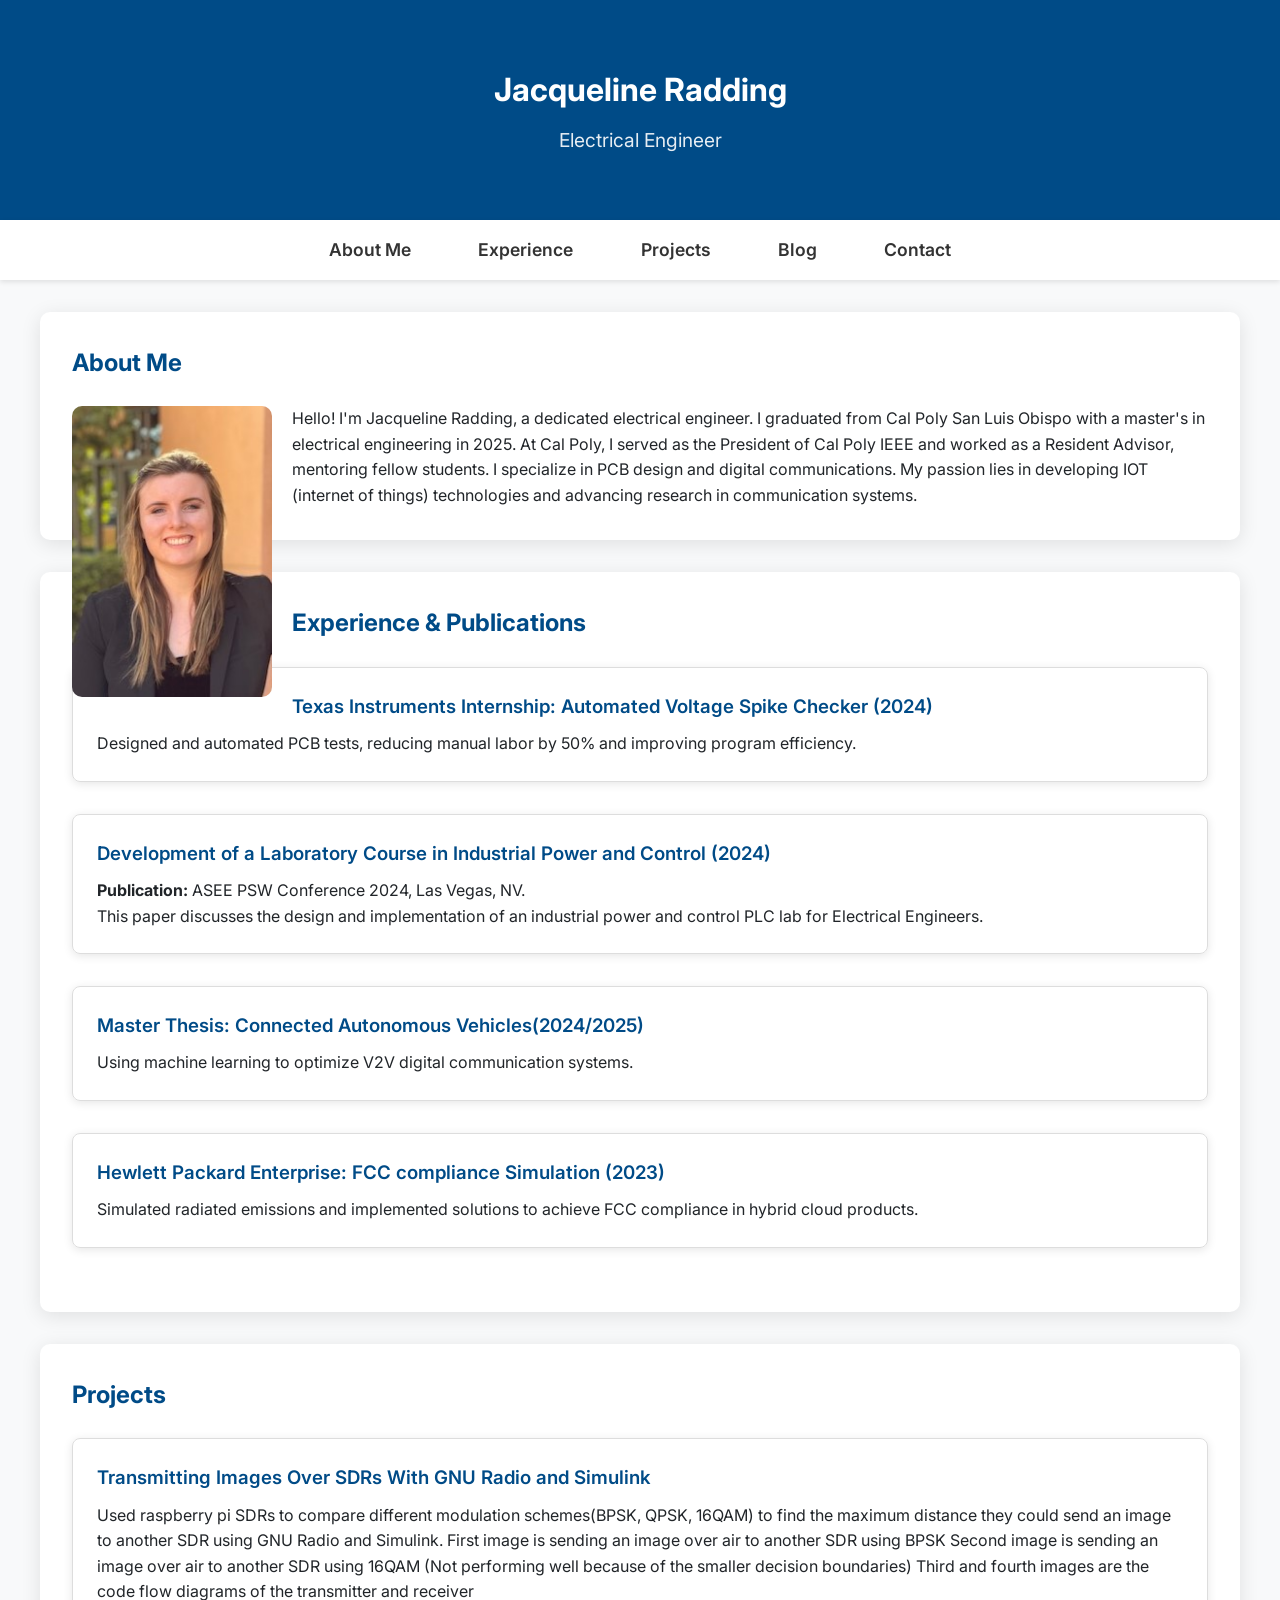
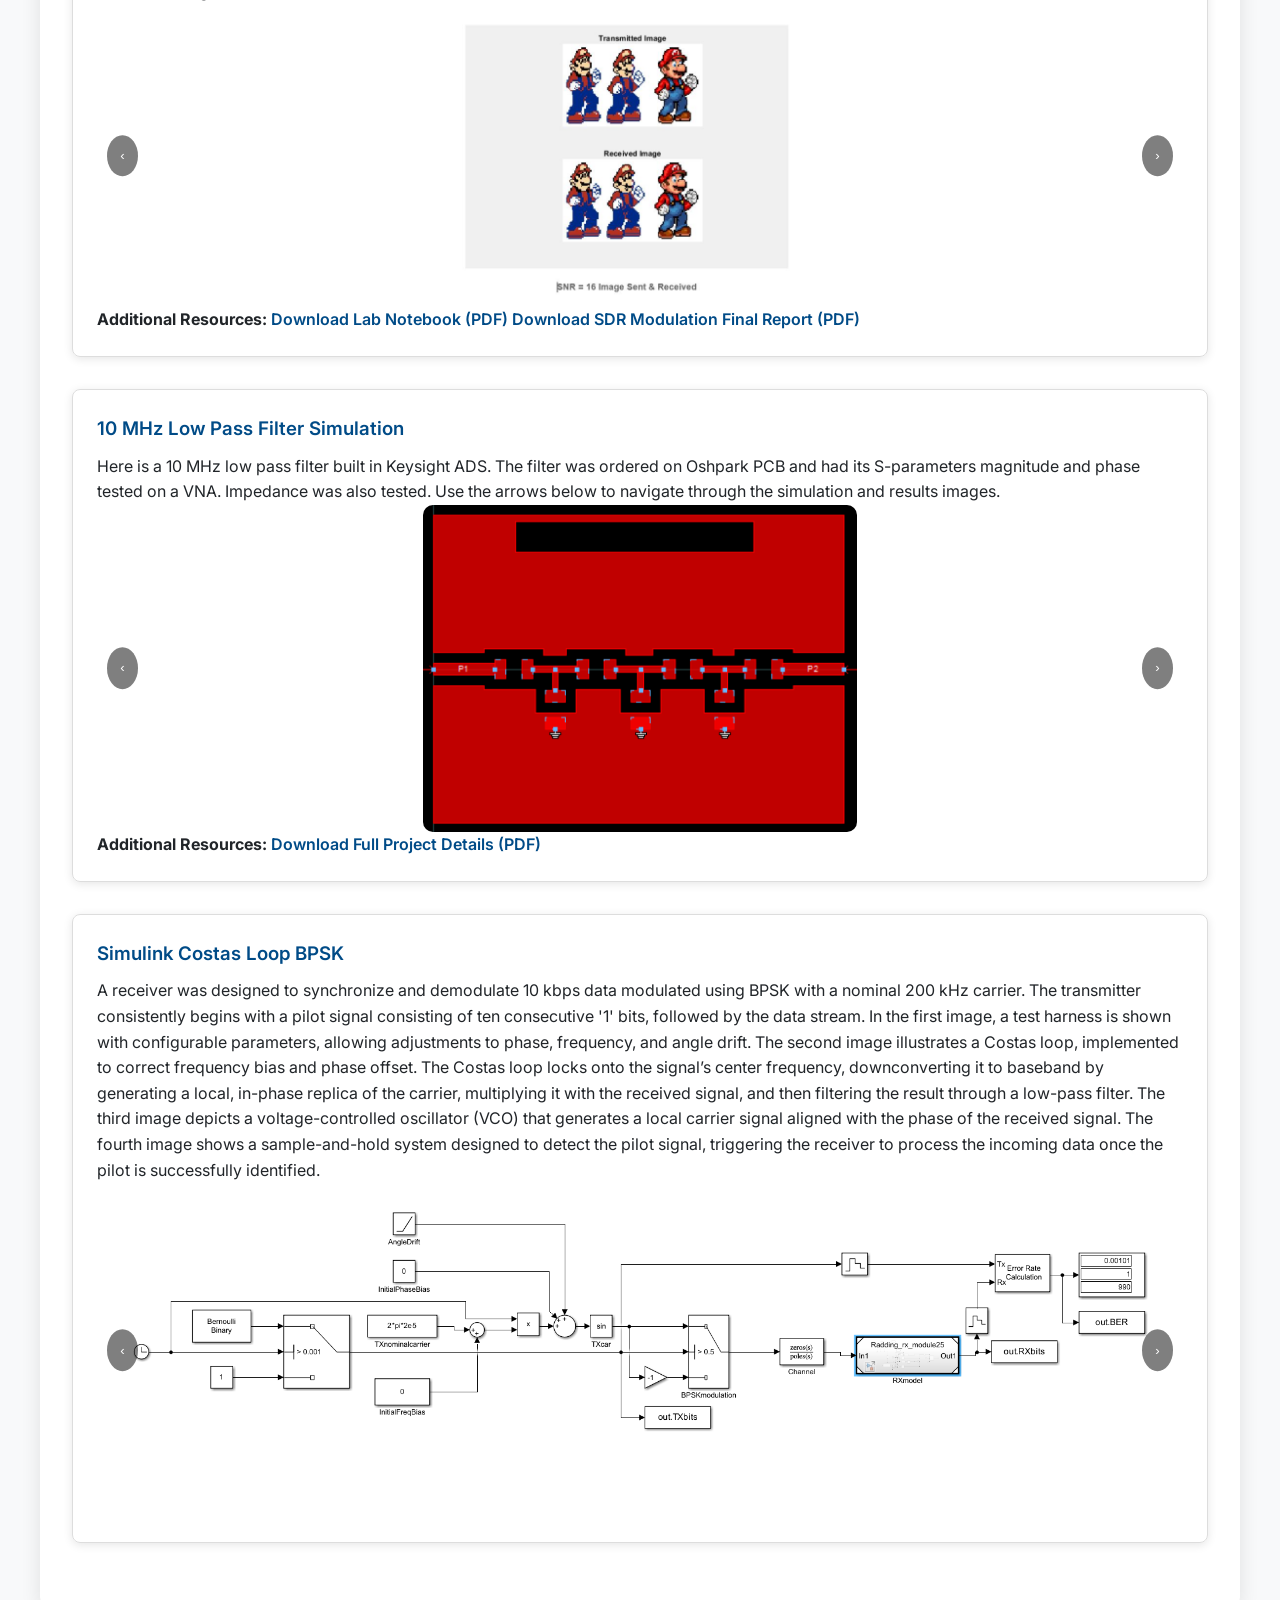
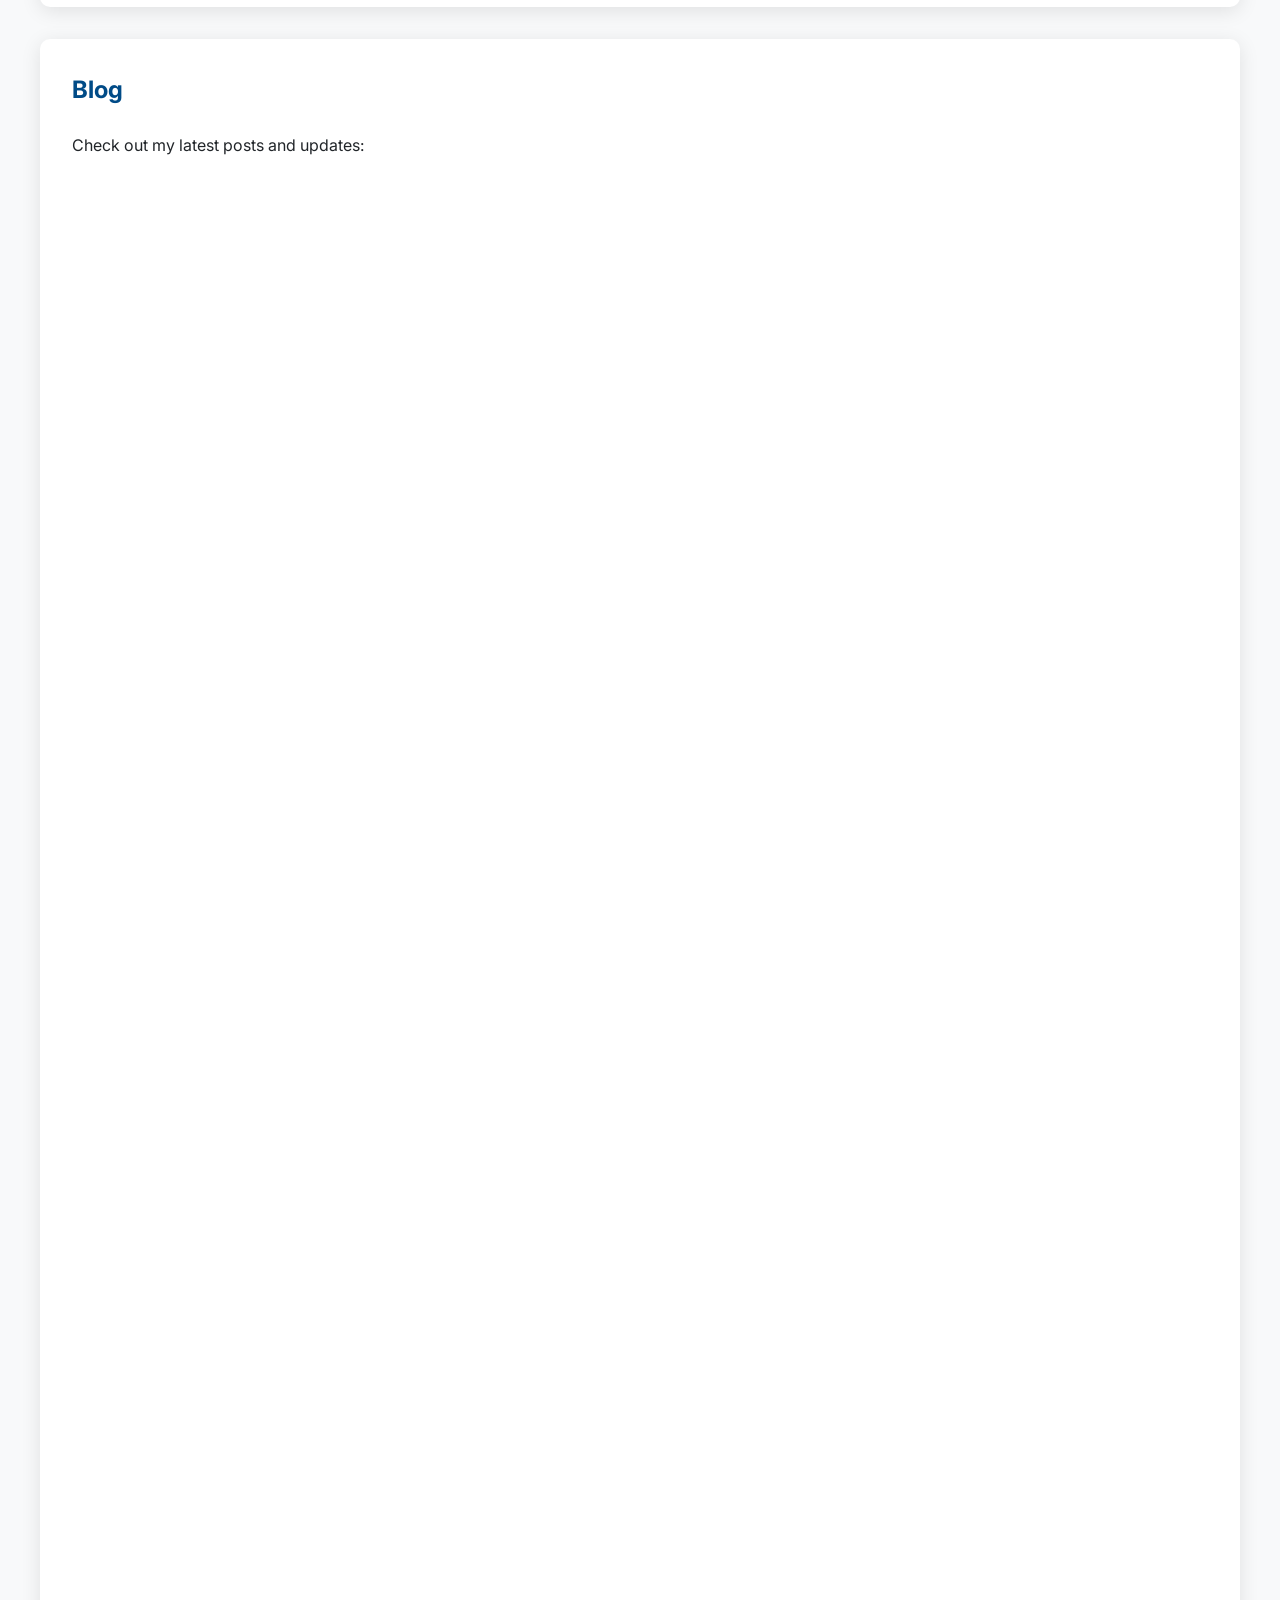
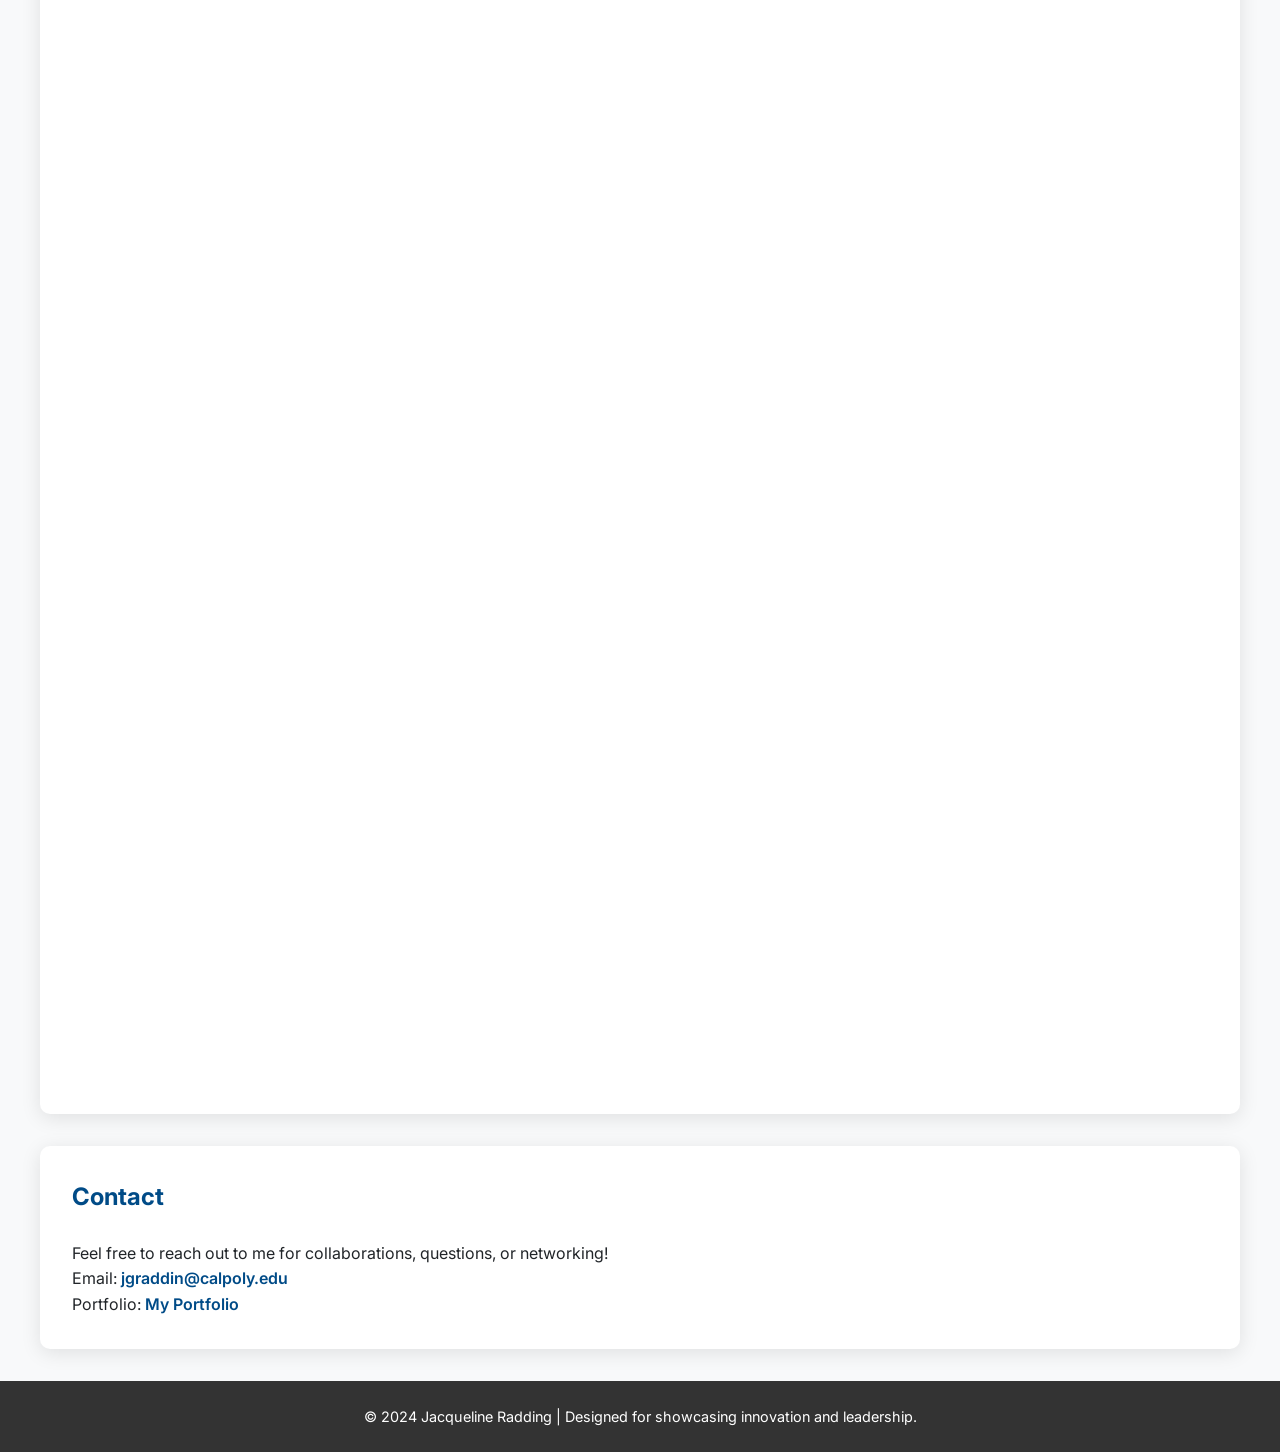
==== index.html @ 990087fa "Update index.html" ====
<!DOCTYPE html>
<html lang="en">
<head>
    <meta charset="UTF-8">
    <meta name="viewport" content="width=device-width, initial-scale=1.0">
    <title>Jacqueline Radding | Electrical Engineer</title>
    <link href="https://fonts.googleapis.com/css2?family=Inter:wght@400;600;700&display=swap" rel="stylesheet">
    <style>
        /* General Reset */
        * {
            margin: 0;
            padding: 0;
            box-sizing: border-box;
        }

        body {
            font-family: 'Inter', sans-serif;
            background-color: #f8f9fa;
            color: #212529;
            line-height: 1.6;
        }

        header {
            background: #004b87;
            color: white;
            text-align: center;
            padding: 4em 1em;
        }

        header h2 {
            font-size: 2.8em;
            font-weight: 700;
        }

        header p {
            font-size: 1.2em;
            margin-top: 0.5em;
            opacity: 0.9;
        }

        nav {
            position: sticky;
            top: 0;
            background: white;
            box-shadow: 0 2px 5px rgba(0, 0, 0, 0.1);
            z-index: 1000;
        }

        nav ul {
            display: flex;
            justify-content: center;
            padding: 1em;
        }

        nav ul li {
            list-style: none;
            margin: 0 1em;
        }

        nav ul li a {
            text-decoration: none;
            color: #333;
            font-size: 1.1em;
            font-weight: 600;
            padding: 0.5em 1em;
            transition: color 0.3s, background 0.3s;
        }

        nav ul li a:hover {
            color: white;
            background: #004b87;
            border-radius: 5px;
        }

        .container {
            max-width: 1200px;
            margin: 2em auto;
            padding: 2em;
            background: white;
            border-radius: 10px;
            box-shadow: 0 4px 20px rgba(0, 0, 0, 0.1);
        }

        .container img {
            max-width: 100%;
            border-radius: 10px;
            margin-bottom: 1em;
        }

        h2 {
            color: #004b87;
            margin-bottom: 1em;
            font-weight: 700;
        }

        .project {
            padding: 1.5em;
            border: 1px solid #ddd;
            border-radius: 8px;
            margin-bottom: 2em;
            box-shadow: 0 2px 10px rgba(0, 0, 0, 0.1);
            transition: transform 0.3s;
        }

        .project:hover {
            transform: scale(1.02);
            box-shadow: 0 6px 20px rgba(0, 0, 0, 0.2);
        }

        .project h3 {
            color: #004b87;
            margin-bottom: 0.5em;
            font-weight: 600;
        }

        footer {
            text-align: center;
            background: #333;
            color: white;
            padding: 1.5em 0;
            margin-top: 2em;
        }

        footer p {
            font-size: 0.9em;
        }

        a {
            color: #004b87;
            text-decoration: none;
            font-weight: 600;
        }

        a:hover {
            text-decoration: underline;
        }

        .carousel {
            display: flex;
            justify-content: center;
            align-items: center;
            position: relative;
        }

        .carousel img {
    max-width: 90%; /* Default size */
    border-radius: 10px;
    margin: 0 auto;
    display: none;
}

.carousel img.active {
    display: block;
}

/* Specific style for the filter project */
.filter-carousel img {
    max-width: 40%; /* 70% width for filter project */
}

/* Specific style for the Costas project */
.costas-carousel img {
    max-width: 95%; /* 90% width for Costas project */
} /* About me image to wrap text*/
 .about-image {
  float: left;
  margin: 0 20px 20px 0;
  width: 200px; /* adjust as needed */
  height: auto;
  border-radius: 8px; /* optional rounded corners */
}






        #chatbot-container {
    position: fixed;
    bottom: 20px;
    right: 20px;
    width: 300px;
    background-color: #f8f9fa;
    border: 1px solid #ddd;
    border-radius: 10px;
    box-shadow: 0 4px 10px rgba(0, 0, 0, 0.2);
    display: none;
    flex-direction: column;
    z-index: 1000;
}

#chatbot-header {
    background-color: #004b87;
    color: white;
    padding: 10px;
    border-radius: 10px 10px 0 0;
    display: flex;
    justify-content: space-between;
    align-items: center;
}

#chatbot-body {
    padding: 10px;
    display: flex;
    flex-direction: column;
    gap: 10px;
}

#chatbot-messages {
    height: 200px;
    overflow-y: auto;
    background-color: white;
    border: 1px solid #ddd;
    border-radius: 5px;
    padding: 5px;
}

#chatbot-input {
    width: calc(100% - 70px);
    padding: 5px;
    border: 1px solid #ddd;
    border-radius: 5px;
}

#chatbot-send {
    width: 60px;
    background-color: #004b87;
    color: white;
    border: none;
    border-radius: 5px;
    cursor: pointer;
}

#chatbot-send:hover {
    background-color: #003a65;
}

#chatbot-toggle {
    position: fixed;
    bottom: 20px;
    right: 20px;
    background-color: #004b87;
    color: white;
    padding: 10px 15px;
    border-radius: 50%;
    cursor: pointer;
    box-shadow: 0 4px 10px rgba(0, 0, 0, 0.2);
    z-index: 1000;
}

#chatbot-toggle:hover {
    background-color: #003a65;
}

#chatbot-close {
    background: none;
    color: white;
    border: none;
    font-size: 1.5em;
    cursor: pointer;
}


        /* Mobile Styles */
    @media (max-width: 768px) {
    .carousel img {
        max-width: 95%; /* Slightly larger images on mobile */
    }}


        .carousel button {
            position: absolute;
            top: 50%;
            transform: translateY(-50%);
            background: rgba(0, 0, 0, 0.5);
            color: white;
            border: none;
            padding: 1em;
            cursor: pointer;
            border-radius: 50%;
        }

        .carousel button.prev {
            left: 10px;
        }

        .carousel button.next {
            right: 10px;
        }

        @media (max-width: 768px) {
            nav ul {
                flex-direction: column;
            }

            nav ul li {
                margin-bottom: 0.5em;
            }

            header h2 {
                font-size: 2em;
            }

            .project {
                padding: 1em;
            }
        }
    </style>
</head>
<body>
    <header>
        <h1>Jacqueline Radding</h1>
        <p>Electrical Engineer</p>
    </header>

    <nav>
        <ul>
            <li><a href="#about">About Me</a></li>
            <li><a href="#experience">Experience</a></li>
            <li><a href="#projects">Projects</a></li>
            <li><a href="#blog">Blog</a></li>
            <li><a href="#contact">Contact</a></li>
        </ul>
    </nav>

    <section id="about" class="container">
        <h2>About Me</h2>
          <img src="/images/aboutmep.jpg" alt="Jacqueline Radding" class="about-image">
        <p>Hello! I'm Jacqueline Radding, a dedicated electrical engineer. I graduated from Cal Poly San Luis Obispo with a master's in electrical engineering in 2025. At Cal Poly, I served as the President of Cal Poly IEEE and worked as a Resident Advisor, mentoring fellow students. I specialize in PCB design and digital communications. My passion lies in developing IOT (internet of things) technologies and advancing research in communication systems.</p>
    </section>

    <section id="experience" class="container">
        <h2>Experience & Publications</h2>

        <div class="project">
            <h3>Texas Instruments Internship: Automated Voltage Spike Checker (2024)</h3>
            <p>Designed and automated PCB tests, reducing manual labor by 50% and improving program efficiency.</p>
        </div>
        <div class="project">
            <h3>Development of a Laboratory Course in Industrial Power and Control (2024)</h3>
            <p><strong>Publication:</strong> ASEE PSW Conference 2024, Las Vegas, NV.</p>
            <p>This paper discusses the design and implementation of an industrial power and control PLC lab for Electrical Engineers.</p>
        </div>

        
        <div class="project">
            <h3>Master Thesis: Connected Autonomous Vehicles(2024/2025)</h3>
            <p>Using machine learning to optimize V2V digital communication systems.</p>
        </div>


        <div class="project">
            <h3>Hewlett Packard Enterprise: FCC compliance Simulation (2023)</h3>
            <p>Simulated radiated emissions and implemented solutions to achieve FCC compliance in hybrid cloud products.</p>
        </div>

    </section>

<section id="projects" class="container">
    <h2>Projects</h2>


<div class="project">
        <h3>Transmitting Images Over SDRs With GNU Radio and Simulink</h3>
        <p>
            Used raspberry pi SDRs to compare different modulation schemes(BPSK, QPSK, 16QAM) to find the maximum distance they could send an image to another SDR using GNU Radio and Simulink.
            First image is sending an image over air to another SDR using BPSK
            Second image is sending an image over air to another SDR using 16QAM (Not performing well because of the smaller decision boundaries)
            Third and fourth images are the code flow diagrams of the transmitter and receiver 
            
        </p>
        <div class="carousel filter-carousel">
            <button class="prev">&#8249;</button>
            <img src="/images/gnuproj/BPSK_SNR12.JPG" class="active" alt="Filter Layout">
            <img src="/images/gnuproj/64QAM_SNR16.JPG" alt="Filter Layout">
             <img src="/images/gnuproj/recieve_flow.JPG" alt="Filter Layout">
            <img src="/images/gnuproj/trasmit_flow.JPG" alt="Filter Layout">

            <button class="next">&#8250;</button>
        </div>
        <p>
            <strong>Additional Resources:</strong> 
            <a href="/pdfs/EE 504 Software Defined Radio Lab Notebook (9).pdf" target="_blank">Download Lab Notebook (PDF)</a>
             <a href="/pdfs/EE 504 Software Defined Radio Final Project (1)" target="_blank">Download SDR Modulation Final Report (PDF)</a>
        </p>
    </div>

    <div class="project">
        <h3>10 MHz Low Pass Filter Simulation</h3>
        <p>
            Here is a 10 MHz low pass filter built in Keysight ADS. The filter was ordered on Oshpark PCB and had its S-parameters magnitude and phase tested on a VNA. Impedance was also tested. Use the arrows below to navigate through the simulation and results images.
        </p>
        <div class="carousel filter-carousel">
            <button class="prev">&#8249;</button>
            <img src="/images/keysight1.PNG" class="active" alt="Filter Layout">
            <img src="/images/copper.png" alt="Filter Layout">
            <img src="/images/keysight2.PNG" alt="Schematic Design">
            <img src="/images/keysight3.PNG" alt="PCB">
            <img src="/images/keysight4.PNG" alt="S-Parameters Magnitude of Ordered PCB">
            <img src="/images/keysight5.PNG" alt="S-Parameters Phase">
            <img src="/images/keysight6.PNG" alt="Impedance Smith Chart">
            <button class="next">&#8250;</button>
        </div>
        <p>
            <strong>Additional Resources:</strong> 
            <a href="/pdfs/EE425_LPF_DATA.pdf" target="_blank">Download Full Project Details (PDF)</a>
        </p>
    </div>

    <div class="project">
        <h3>Simulink Costas Loop BPSK</h3>
        <p>
           A receiver was designed to synchronize and demodulate 10 kbps data modulated using BPSK with a nominal 200 kHz carrier. The transmitter consistently begins with a pilot signal consisting of ten consecutive '1' bits, followed by the data stream.

In the first image, a test harness is shown with configurable parameters, allowing adjustments to phase, frequency, and angle drift. The second image illustrates a Costas loop, implemented to correct frequency bias and phase offset. The Costas loop locks onto the signal’s center frequency, downconverting it to baseband by generating a local, in-phase replica of the carrier, multiplying it with the received signal, and then filtering the result through a low-pass filter.

The third image depicts a voltage-controlled oscillator (VCO) that generates a local carrier signal aligned with the phase of the received signal. The fourth image shows a sample-and-hold system designed to detect the pilot signal, triggering the receiver to process the incoming data once the pilot is successfully identified.
        </p>
        <div class="carousel costas-carousel">
            <button class="prev">&#8249;</button>
            <img src="/images/Testharness.PNG" class="active" alt="Test Harness">
            <img src="/images/lecostasloop/lecostas.PNG" alt="Costas Loop">
            <img src="/images/VCO.PNG" alt="Voltage Controlled Oscillator">
            <img src="/images/lecostasloop/sampleandhold system.PNG" alt="Sample and Hold">
            <button class="next">&#8250;</button>
        </div>
    </div>
</section>

<!-- for linkedin posts: https://iframely.com/try and https://www.sociablekit.com/app/users/widgets/explore_widgets -->
    <section id="blog" class="container">
        <h2>Blog</h2>
        <p>Check out my latest posts and updates: </p>
        <iframe src='https://widgets.sociablekit.com/linkedin-profile-posts/iframe/25577547' frameborder='0' width='100%' height='1000'></iframe>







        
        <div class="iframely-embed"><div class="iframely-responsive" style="height: 140px; padding-bottom: 0;"><a href="https://www.linkedin.com/posts/jacqueline-radding_i-am-excited-to-announce-that-i-recently-activity-7344078816023146496-7jNy" data-iframely-url="//iframely.net/dkFElRue?card=small&theme=dark"></a></div></div><script async src="//iframely.net/embed.js"></script>
         <div class="iframely-embed"><div class="iframely-responsive" style="padding-bottom: 50%; padding-top: 120px;"><a href="https://www.linkedin.com/posts/jacqueline-radding_as-the-president-of-the-cal-poly-san-luis-activity-7123740557654335490-TsnJ" data-iframely-url="//iframely.net/M2fD8mnG"></a></div></div><script async src="//iframely.net/embed.js"></script>
       <div class="iframely-embed"><div class="iframely-responsive" style="padding-bottom: 50%; padding-top: 120px;"><a href="https://www.linkedin.com/posts/calpolyengineering_four-electrical-engineering-students-share-activity-7217195957363298305-zVxj" data-iframely-url="//iframely.net/ltikHdzS?theme=dark"></a></div></div><script async src="//iframely.net/embed.js"></script>
       </section>



    

    <section id="contact" class="container">
        <h2>Contact</h2>
        <p>Feel free to reach out to me for collaborations, questions, or networking!</p>
        <p>Email: <a href="mailto:jgraddin@calpoly.edu">jgraddin@calpoly.edu</a></p>
        <p>Portfolio: <a href="https://portfolium.com/JacquelineRadd" target="_blank">My Portfolio</a></p>
    </section>

    <footer>
        <p>&copy; 2024 Jacqueline Radding | Designed for showcasing innovation and leadership.</p>
    </footer>

   
    <script>

document.addEventListener('DOMContentLoaded', () => {
    // Select all carousels on the page
    const carousels = document.querySelectorAll('.carousel');

    carousels.forEach((carousel) => {
        const images = carousel.querySelectorAll('img');
        const prevButton = carousel.querySelector('.prev');
        const nextButton = carousel.querySelector('.next');
        let currentIndex = 0;

        // Function to update the active image
        function updateCarousel() {
            images.forEach((img, index) => {
                img.classList.toggle('active', index === currentIndex);
            });
        }

        // Event listener for the previous button
        prevButton.addEventListener('click', () => {
            currentIndex = (currentIndex > 0) ? currentIndex - 1 : images.length - 1;
            updateCarousel();
        });

        // Event listener for the next button
        nextButton.addEventListener('click', () => {
            currentIndex = (currentIndex < images.length - 1) ? currentIndex + 1 : 0;
            updateCarousel();
        });

        // Initialize the carousel
        updateCarousel();
    });
});


        </script>








    
        </body>
        


</body>
</html>
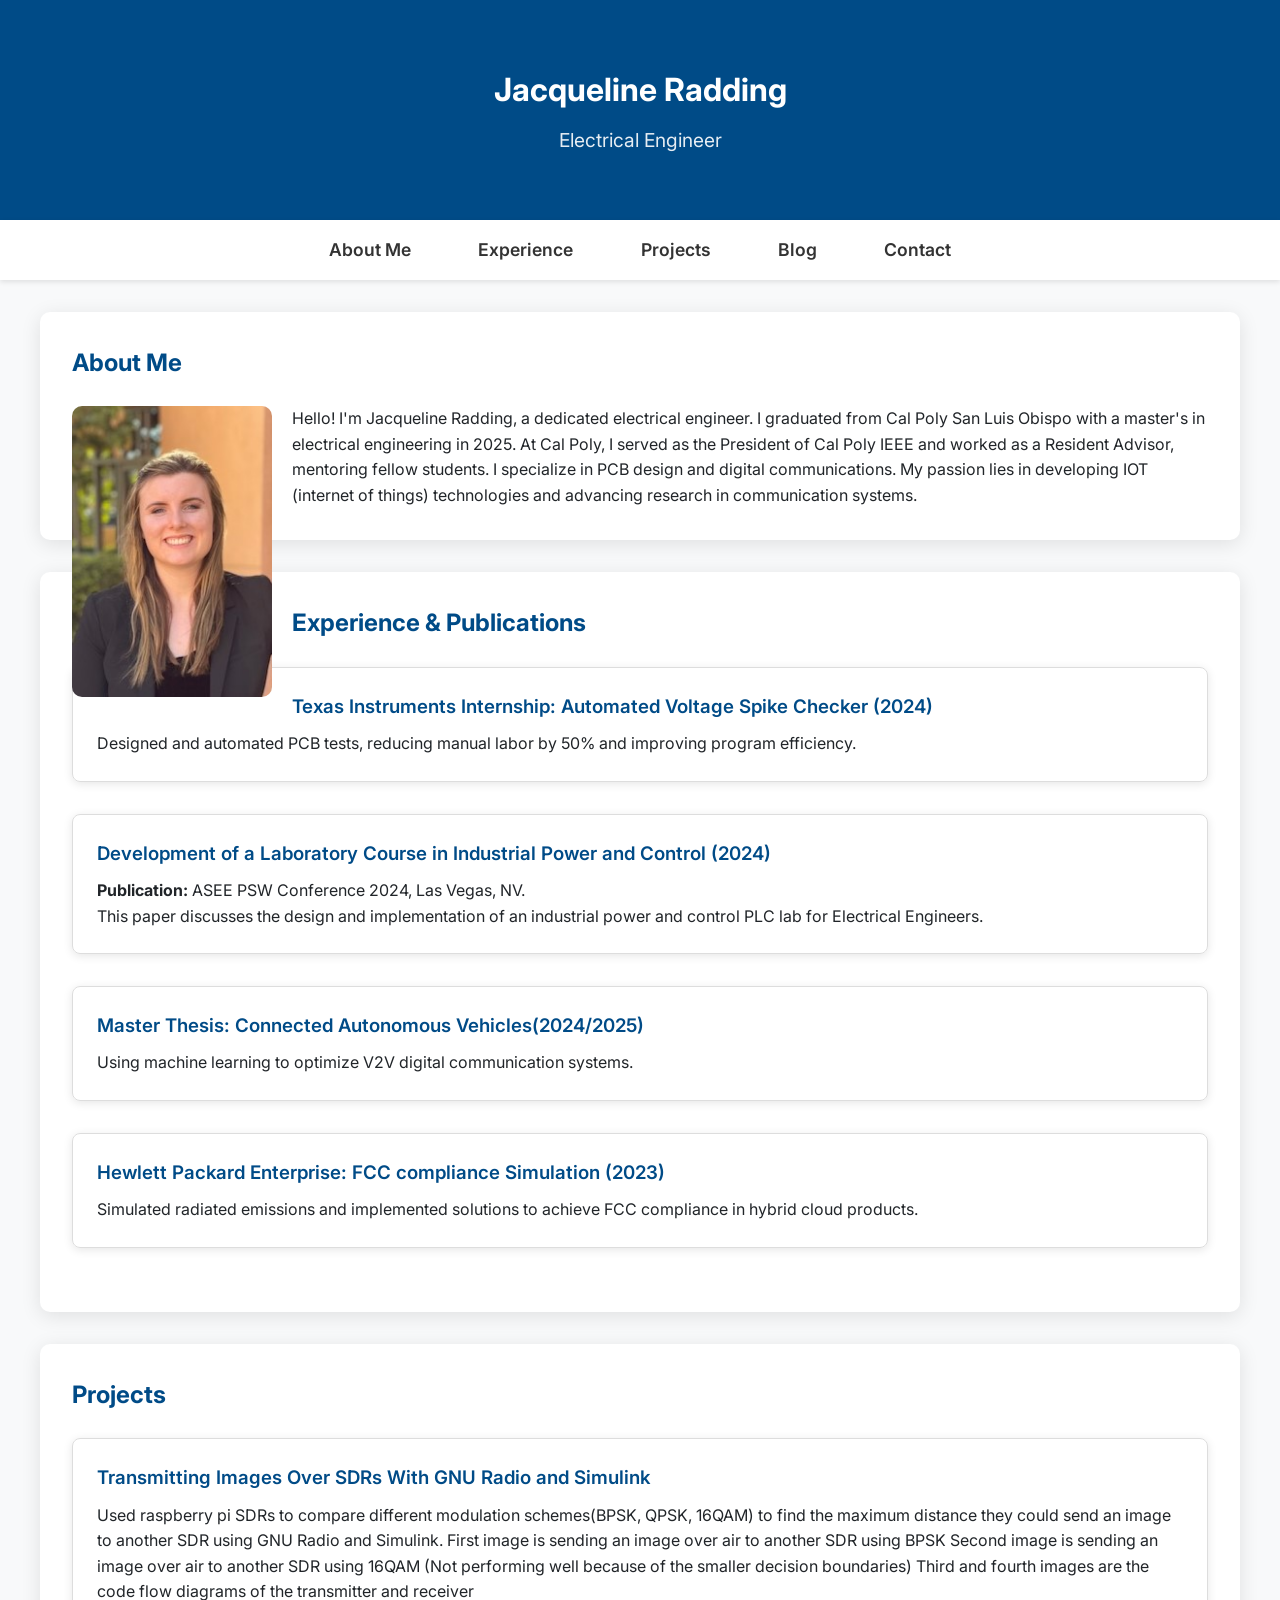
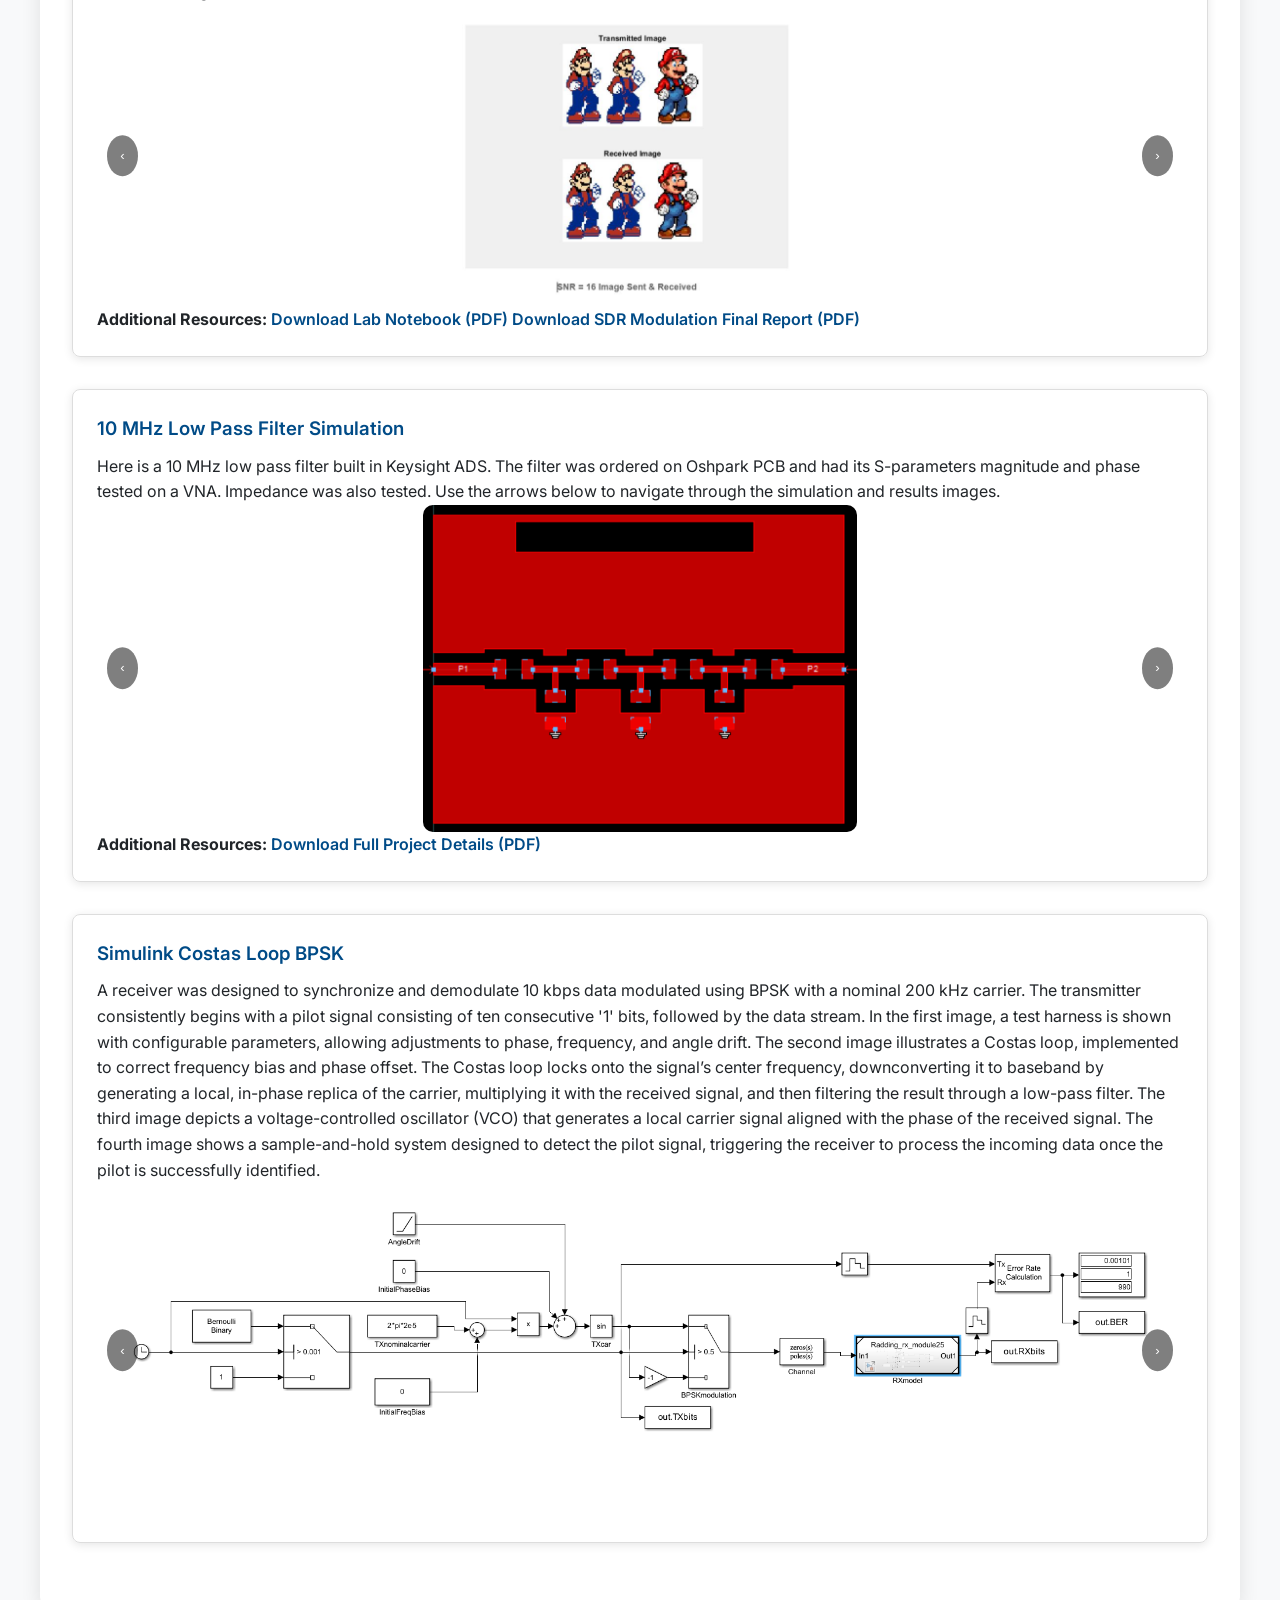
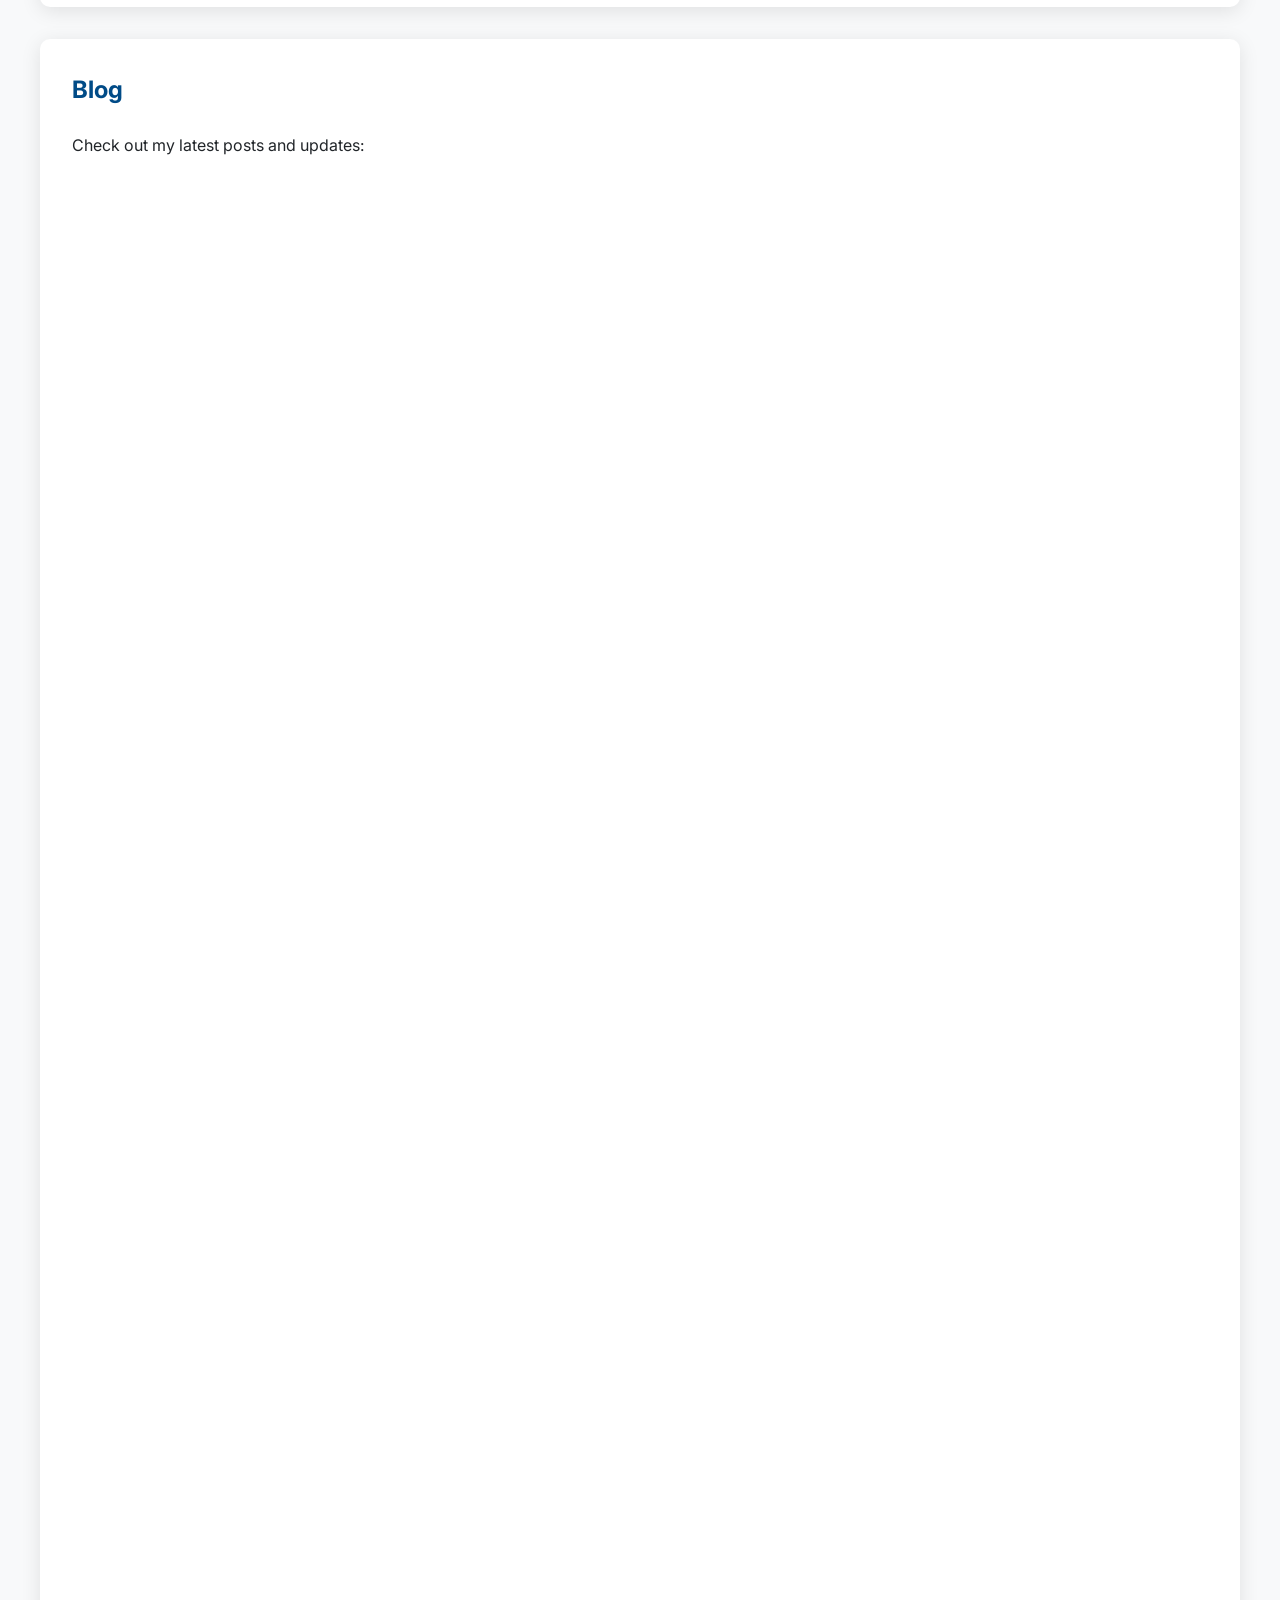
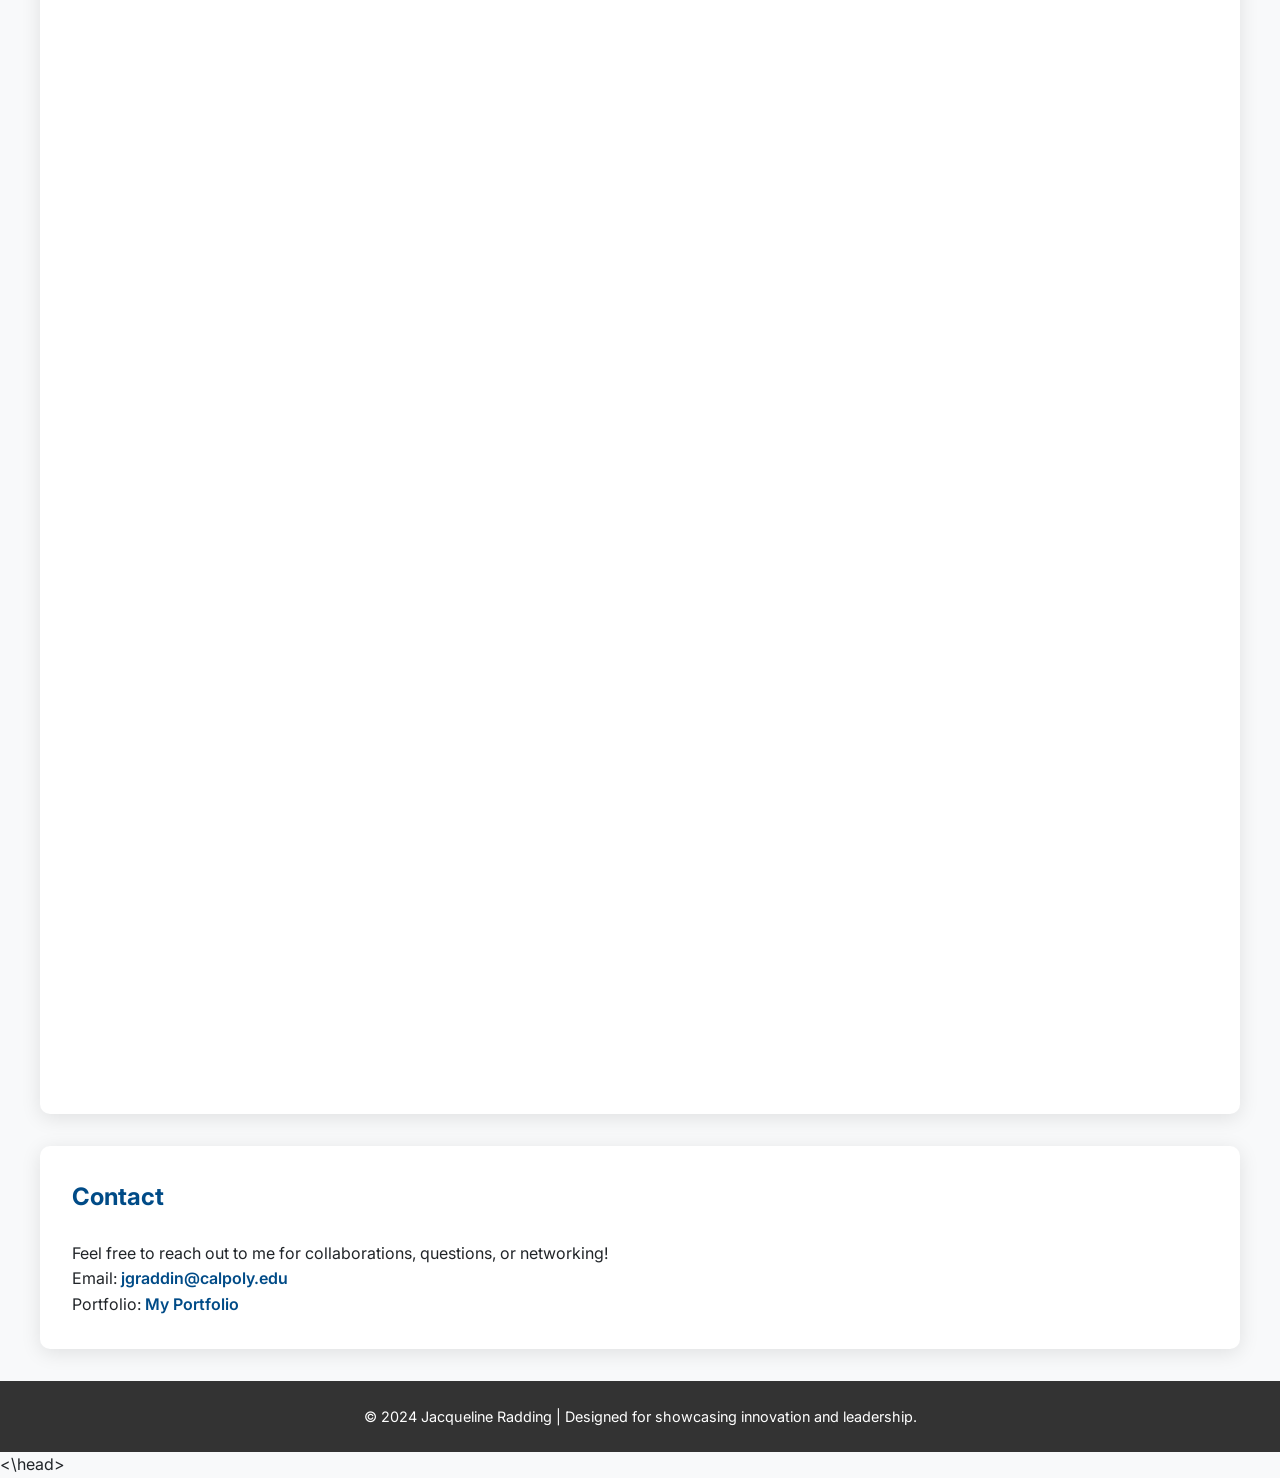
==== commit a3be687d: "Update index.html added the missing </head>" ====
--- a/index.html
+++ b/index.html
@@ -507,10 +507,21 @@
 
 
 
+    <script type="text/javascript">
+    (function () {
+        d = document;
+        s = d.createElement("script");
+        s.src = "https://webagent.ai/api/chatbot/ebf6da9d-f059-4194-8c39-a6b5d5f64ba8";
+        s.async = 1;
+        d.getElementsByTagName("head")[0].appendChild(s);
+    })();
+</script>
+        </body>
+
+
     
-        </body>
-        
 
 
 </body>
+    <\head>
 </html>
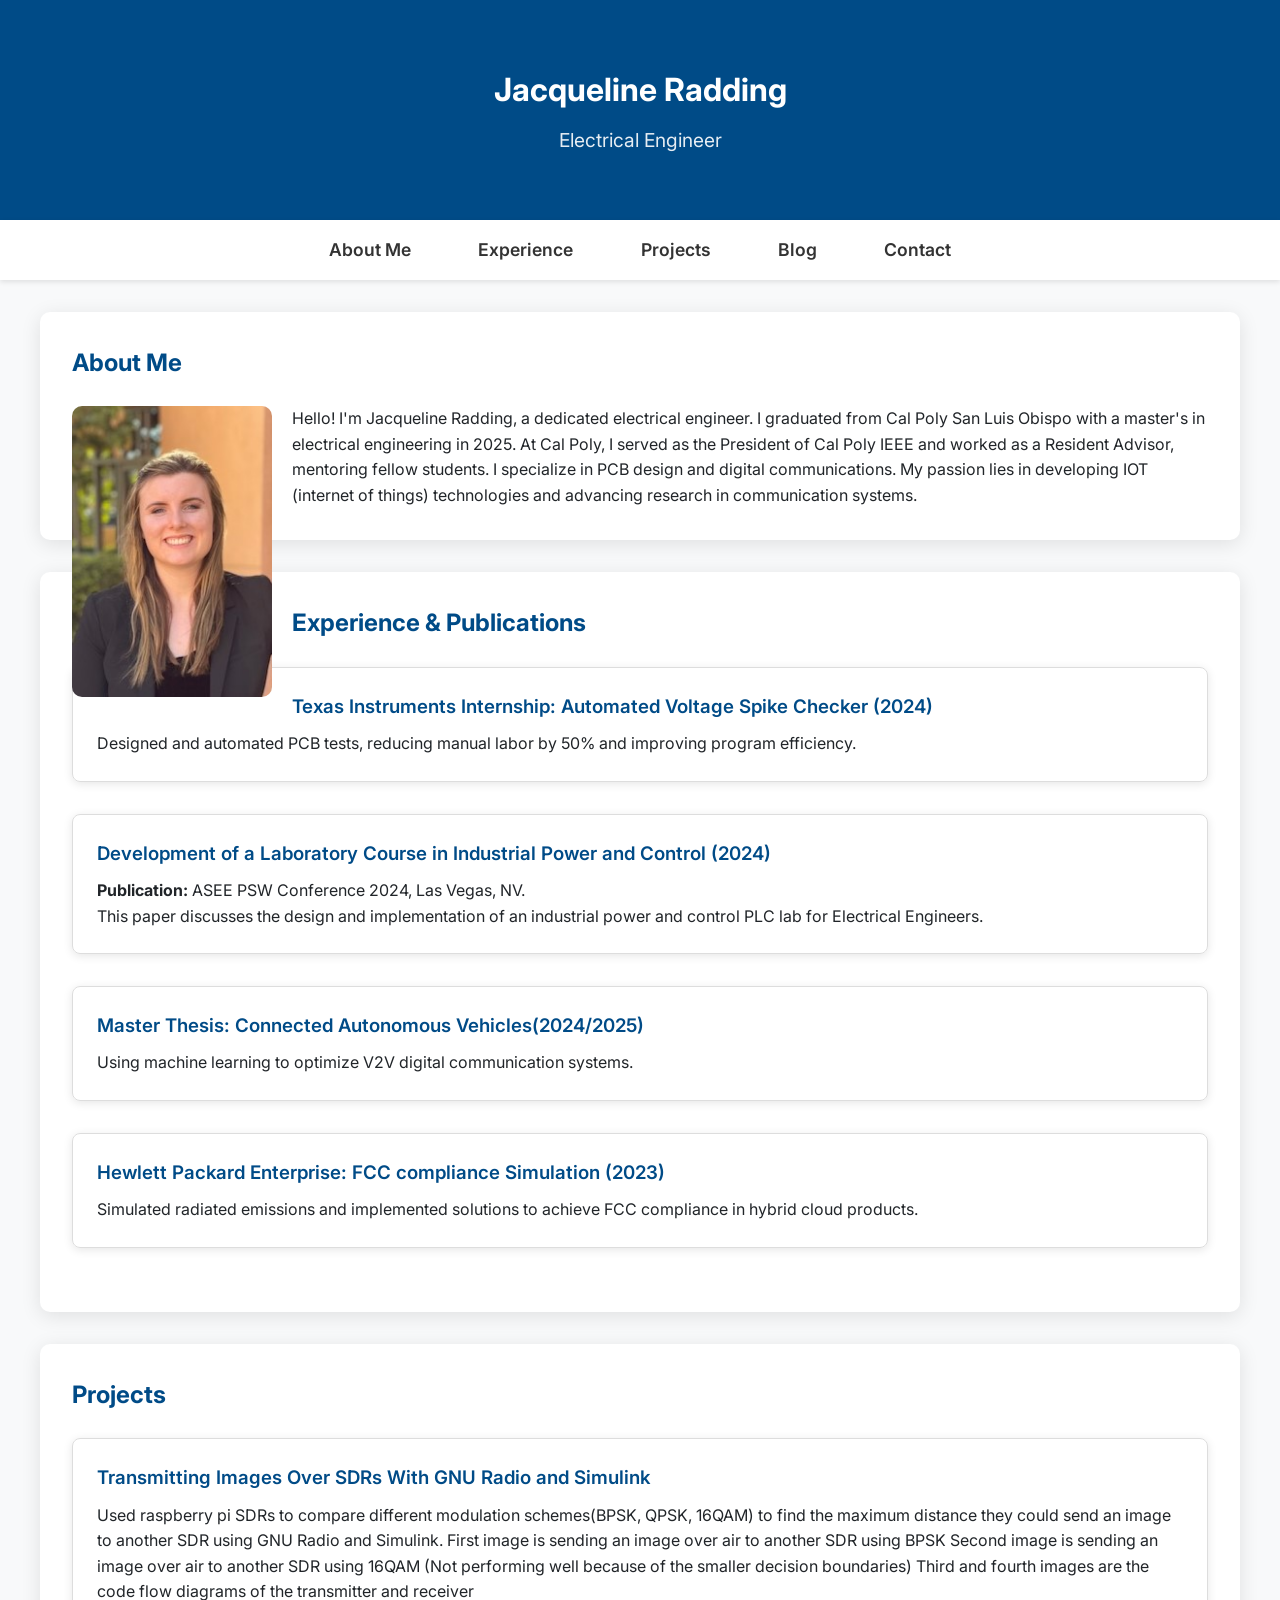
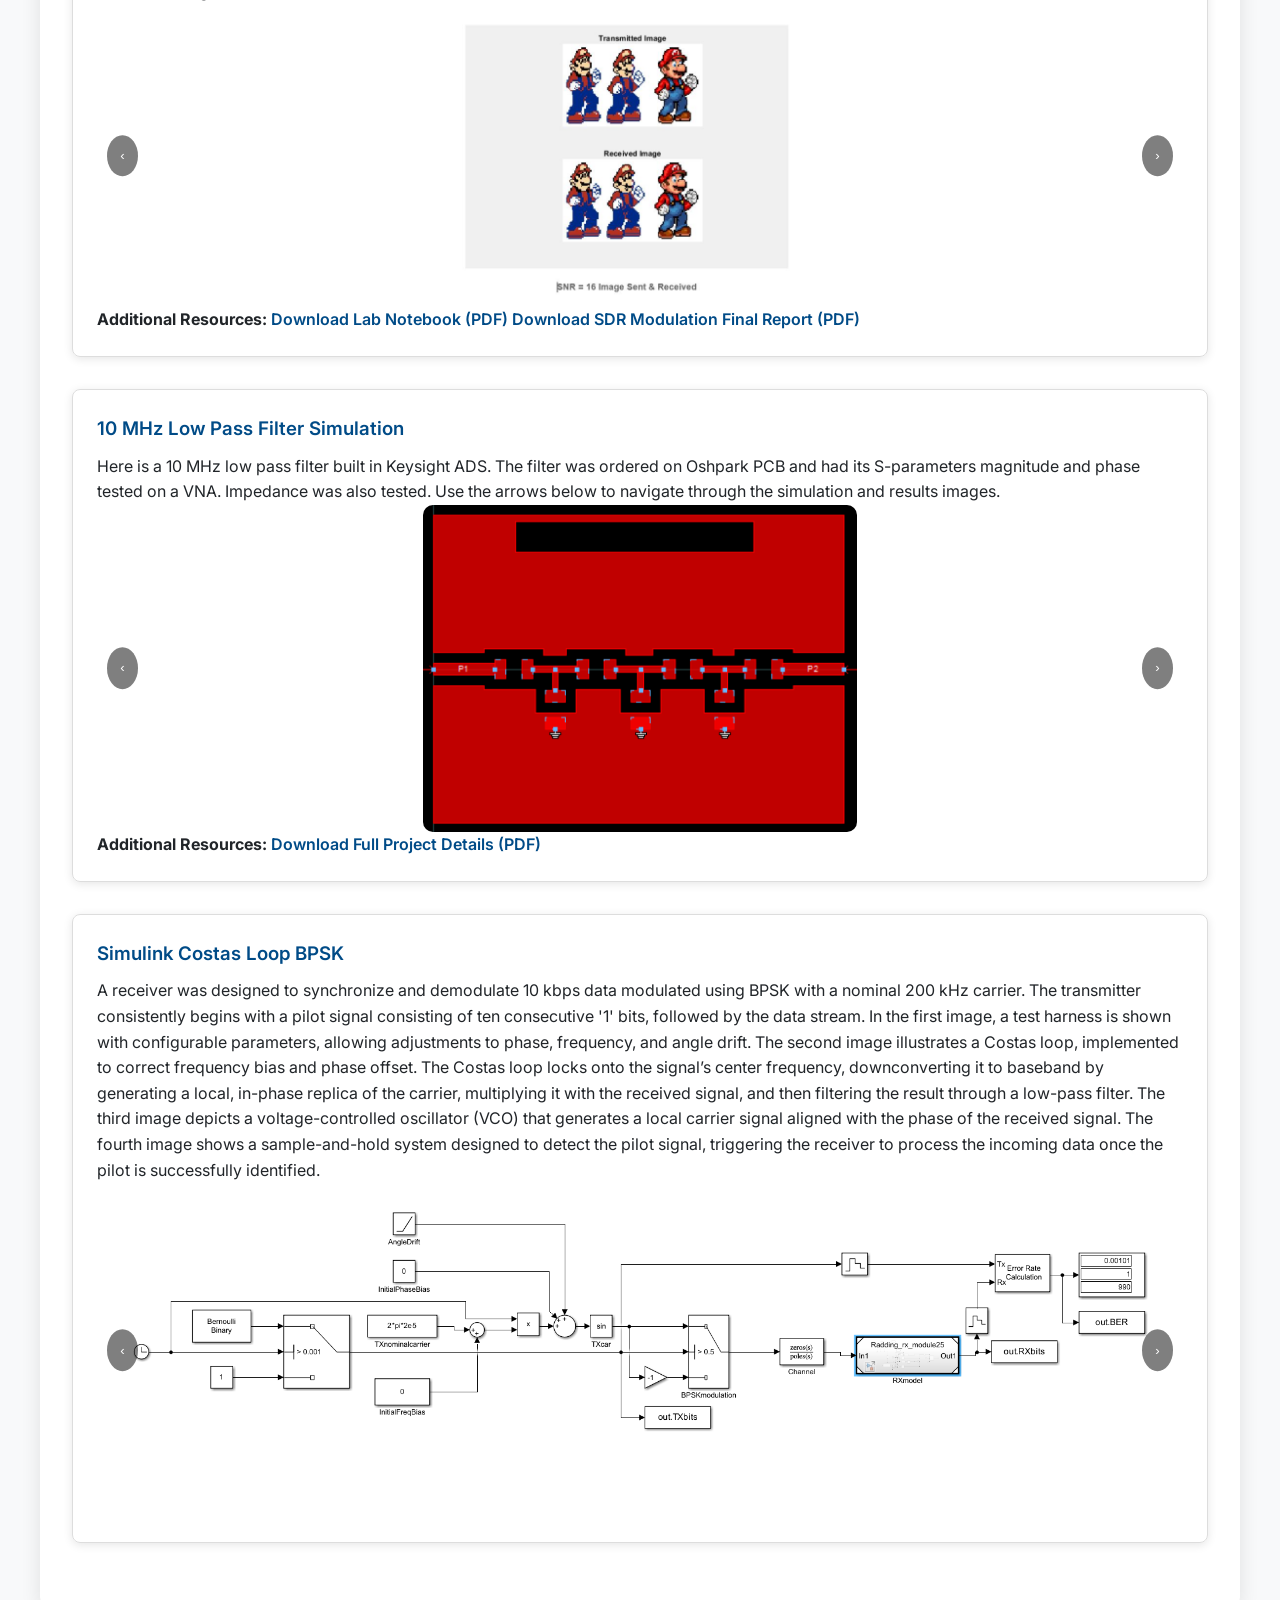
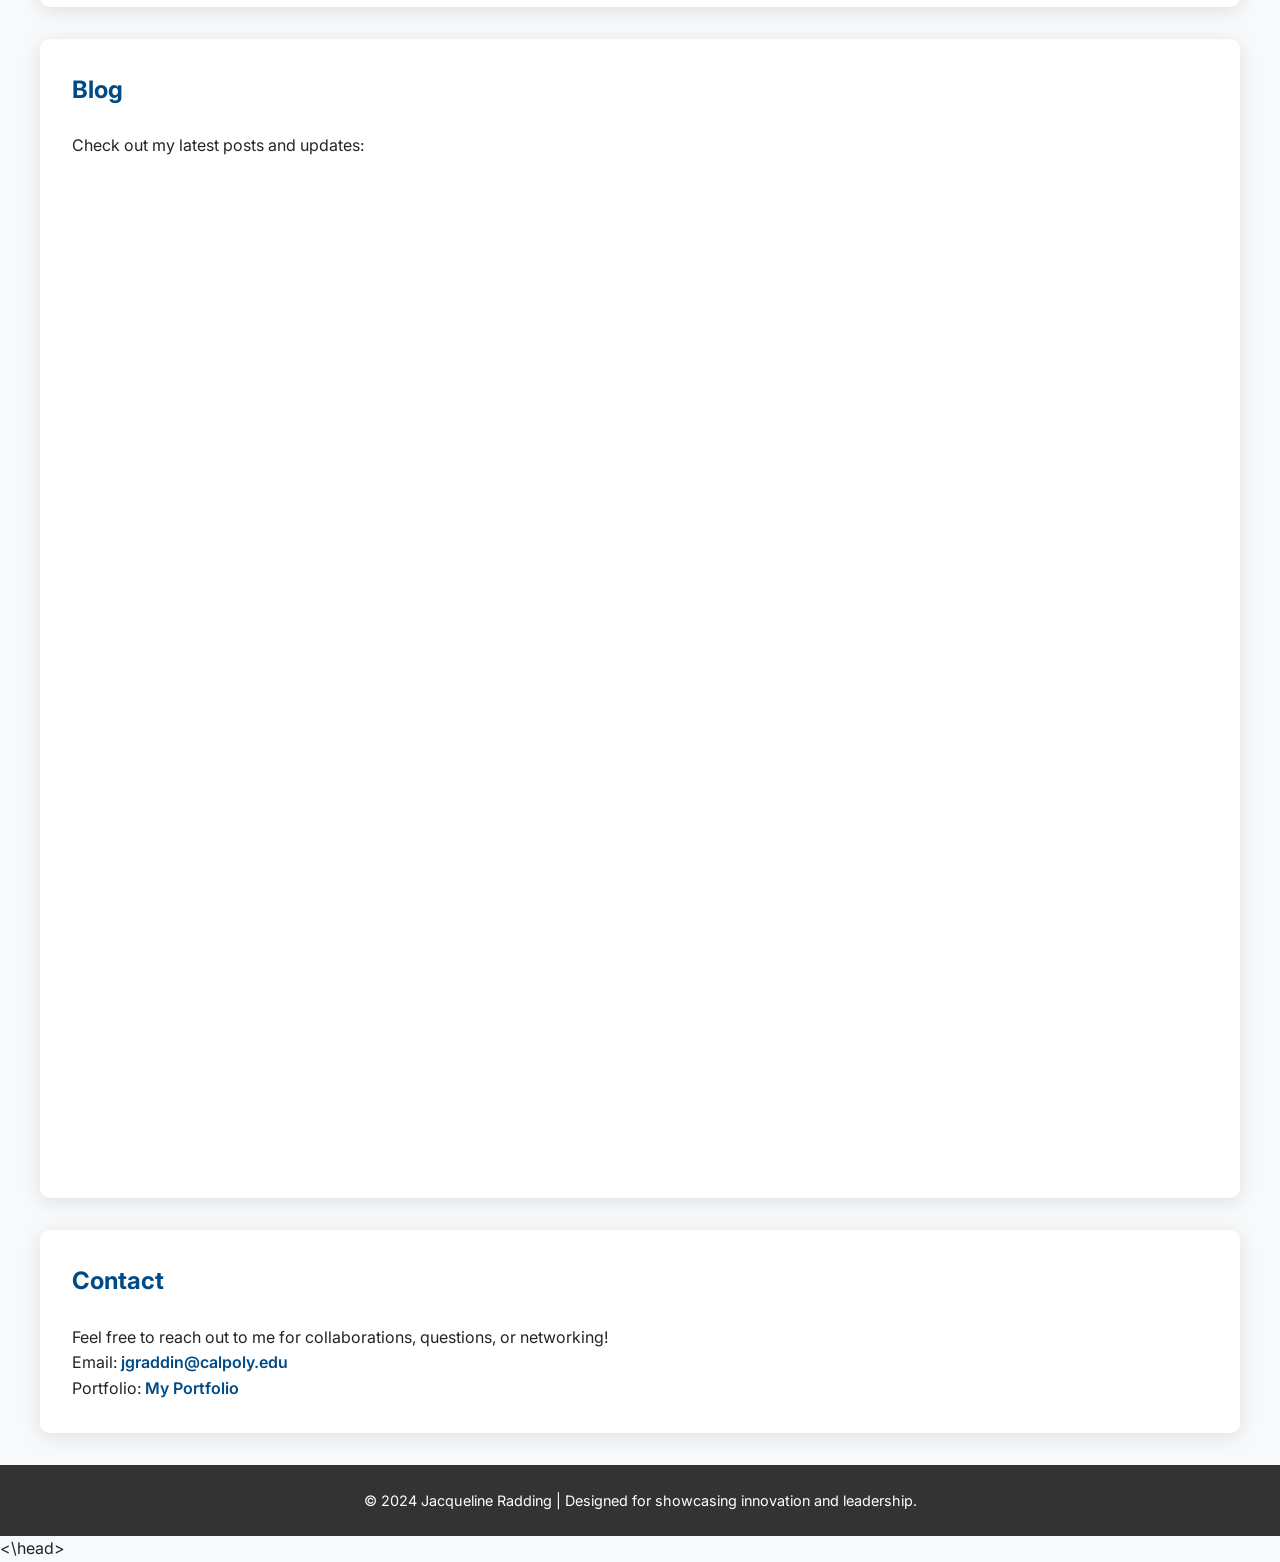
==== commit 245091c8: "Update index.html commented out blog" ====
--- a/index.html
+++ b/index.html
@@ -440,9 +440,29 @@
 
 
         
-        <div class="iframely-embed"><div class="iframely-responsive" style="height: 140px; padding-bottom: 0;"><a href="https://www.linkedin.com/posts/jacqueline-radding_i-am-excited-to-announce-that-i-recently-activity-7344078816023146496-7jNy" data-iframely-url="//iframely.net/dkFElRue?card=small&theme=dark"></a></div></div><script async src="//iframely.net/embed.js"></script>
-         <div class="iframely-embed"><div class="iframely-responsive" style="padding-bottom: 50%; padding-top: 120px;"><a href="https://www.linkedin.com/posts/jacqueline-radding_as-the-president-of-the-cal-poly-san-luis-activity-7123740557654335490-TsnJ" data-iframely-url="//iframely.net/M2fD8mnG"></a></div></div><script async src="//iframely.net/embed.js"></script>
-       <div class="iframely-embed"><div class="iframely-responsive" style="padding-bottom: 50%; padding-top: 120px;"><a href="https://www.linkedin.com/posts/calpolyengineering_four-electrical-engineering-students-share-activity-7217195957363298305-zVxj" data-iframely-url="//iframely.net/ltikHdzS?theme=dark"></a></div></div><script async src="//iframely.net/embed.js"></script>
+<!-- ahhh commented out bc replaced
+<div class="iframely-embed">
+  <div class="iframely-responsive" style="height: 140px; padding-bottom: 0;">
+    <a href="https://www.linkedin.com/posts/jacqueline-radding_i-am-excited-to-announce-that-i-recently-activity-7344078816023146496-7jNy" data-iframely-url="//iframely.net/dkFElRue?card=small&theme=dark"></a>
+  </div>
+</div>
+<script async src="//iframely.net/embed.js"></script>
+
+<div class="iframely-embed">
+  <div class="iframely-responsive" style="padding-bottom: 50%; padding-top: 120px;">
+    <a href="https://www.linkedin.com/posts/jacqueline-radding_as-the-president-of-the-cal-poly-san-luis-activity-7123740557654335490-TsnJ" data-iframely-url="//iframely.net/M2fD8mnG"></a>
+  </div>
+</div>
+<script async src="//iframely.net/embed.js"></script>
+
+<div class="iframely-embed">
+  <div class="iframely-responsive" style="padding-bottom: 50%; padding-top: 120px;">
+    <a href="https://www.linkedin.com/posts/calpolyengineering_four-electrical-engineering-students-share-activity-7217195957363298305-zVxj" data-iframely-url="//iframely.net/ltikHdzS?theme=dark"></a>
+  </div>
+</div>
+<script async src="//iframely.net/embed.js"></script>
+-->
+
        </section>
 
 
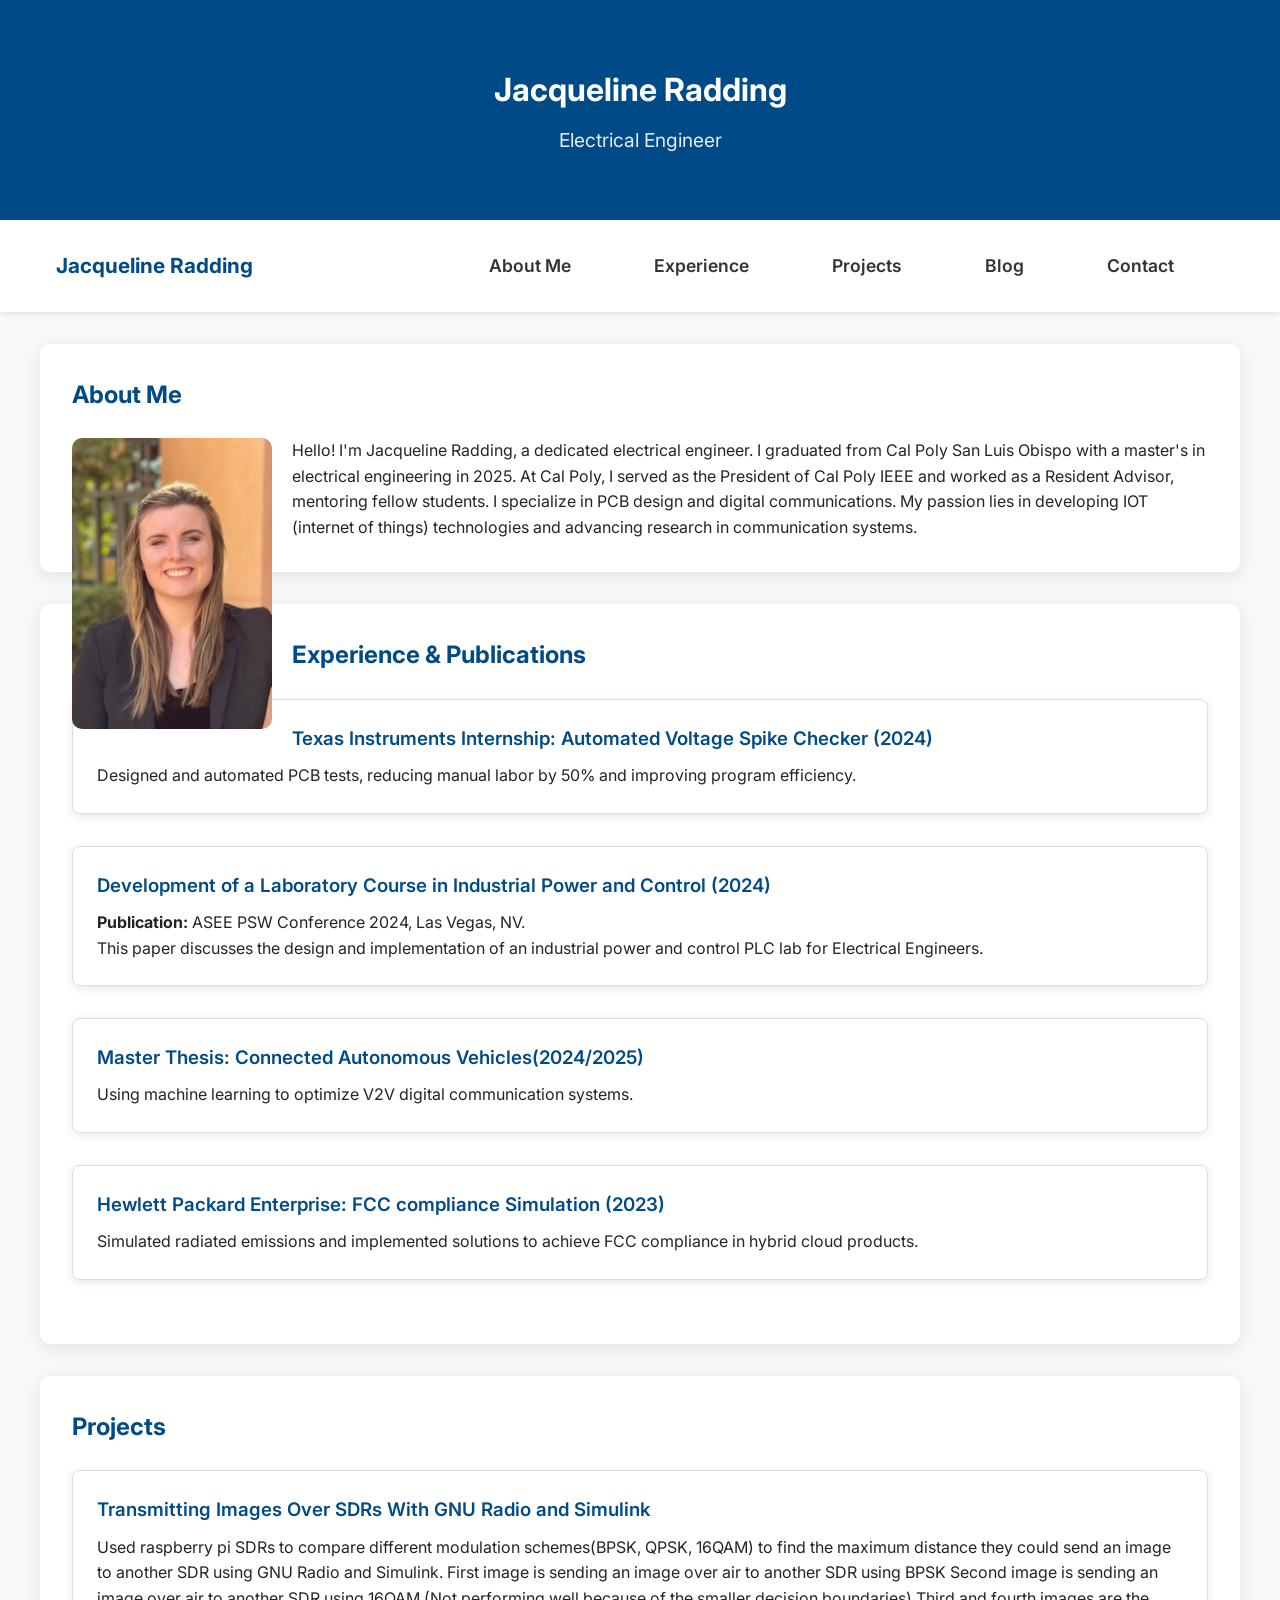
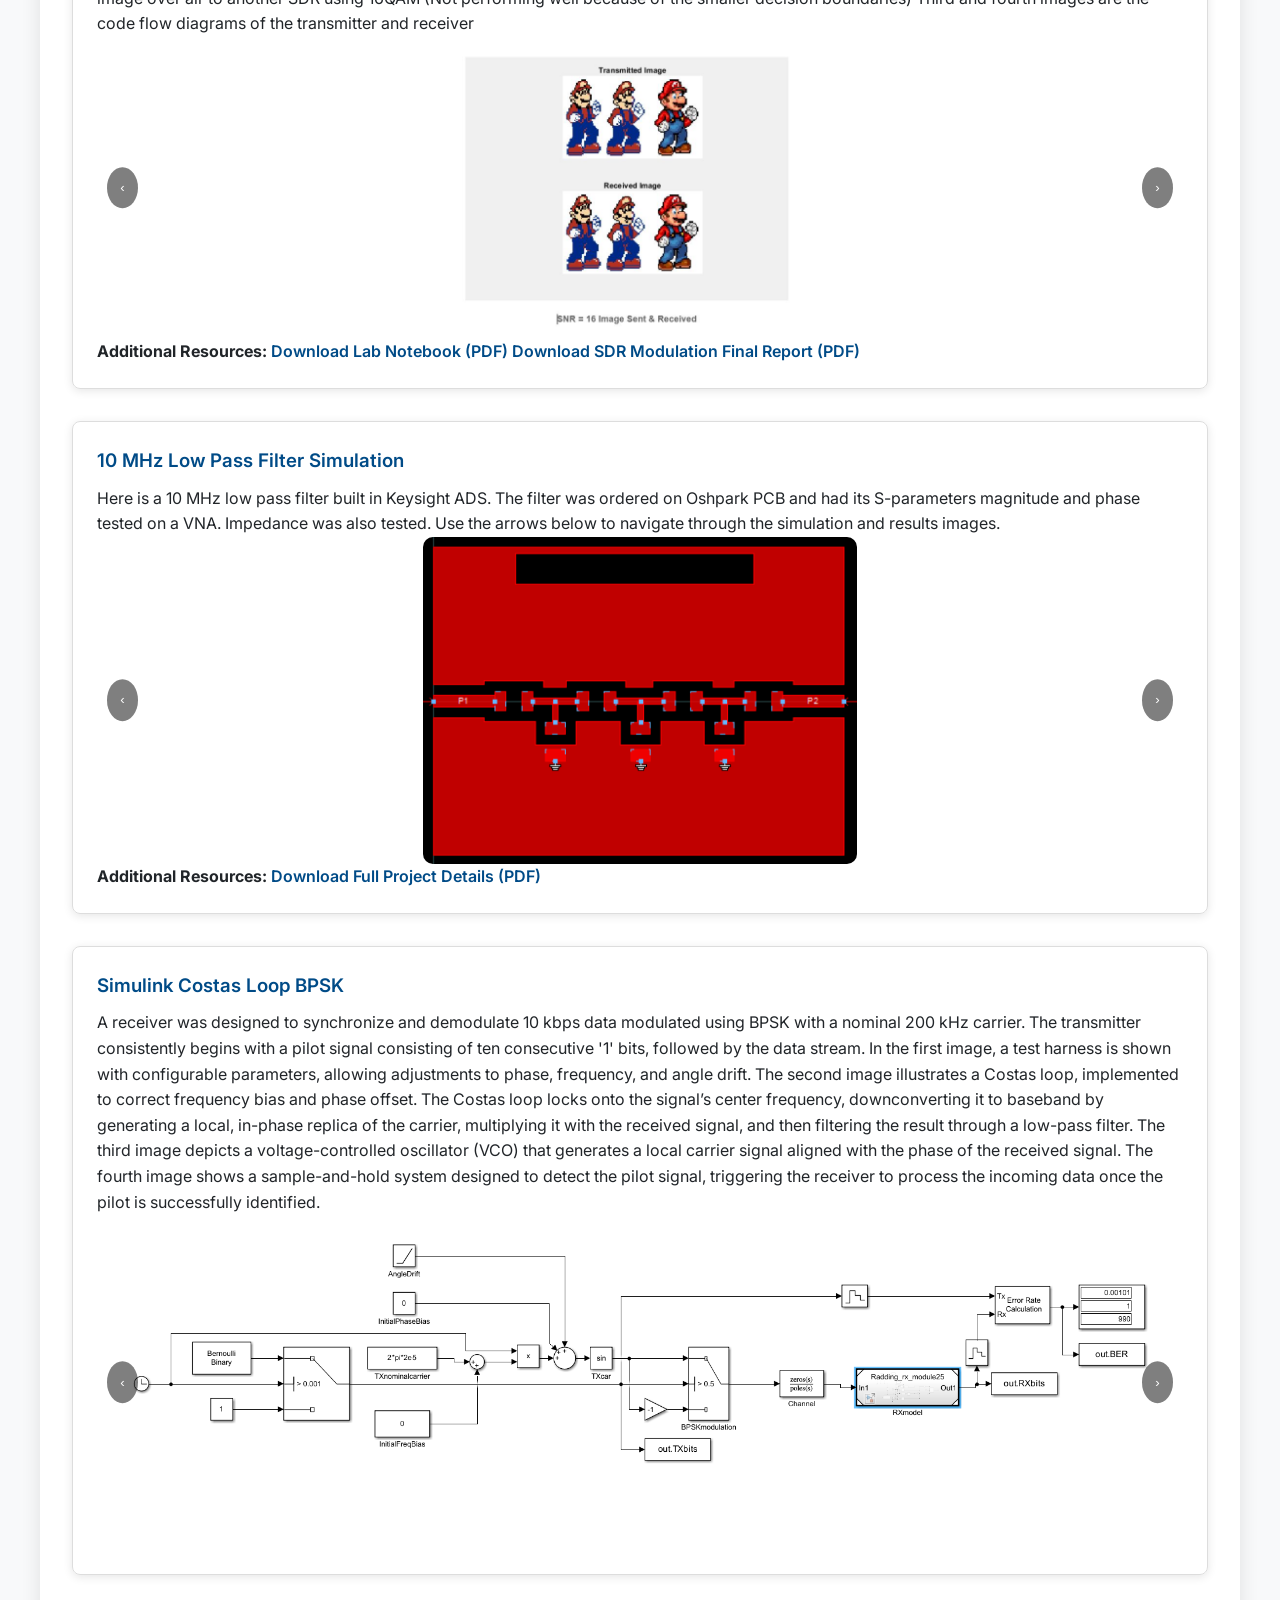
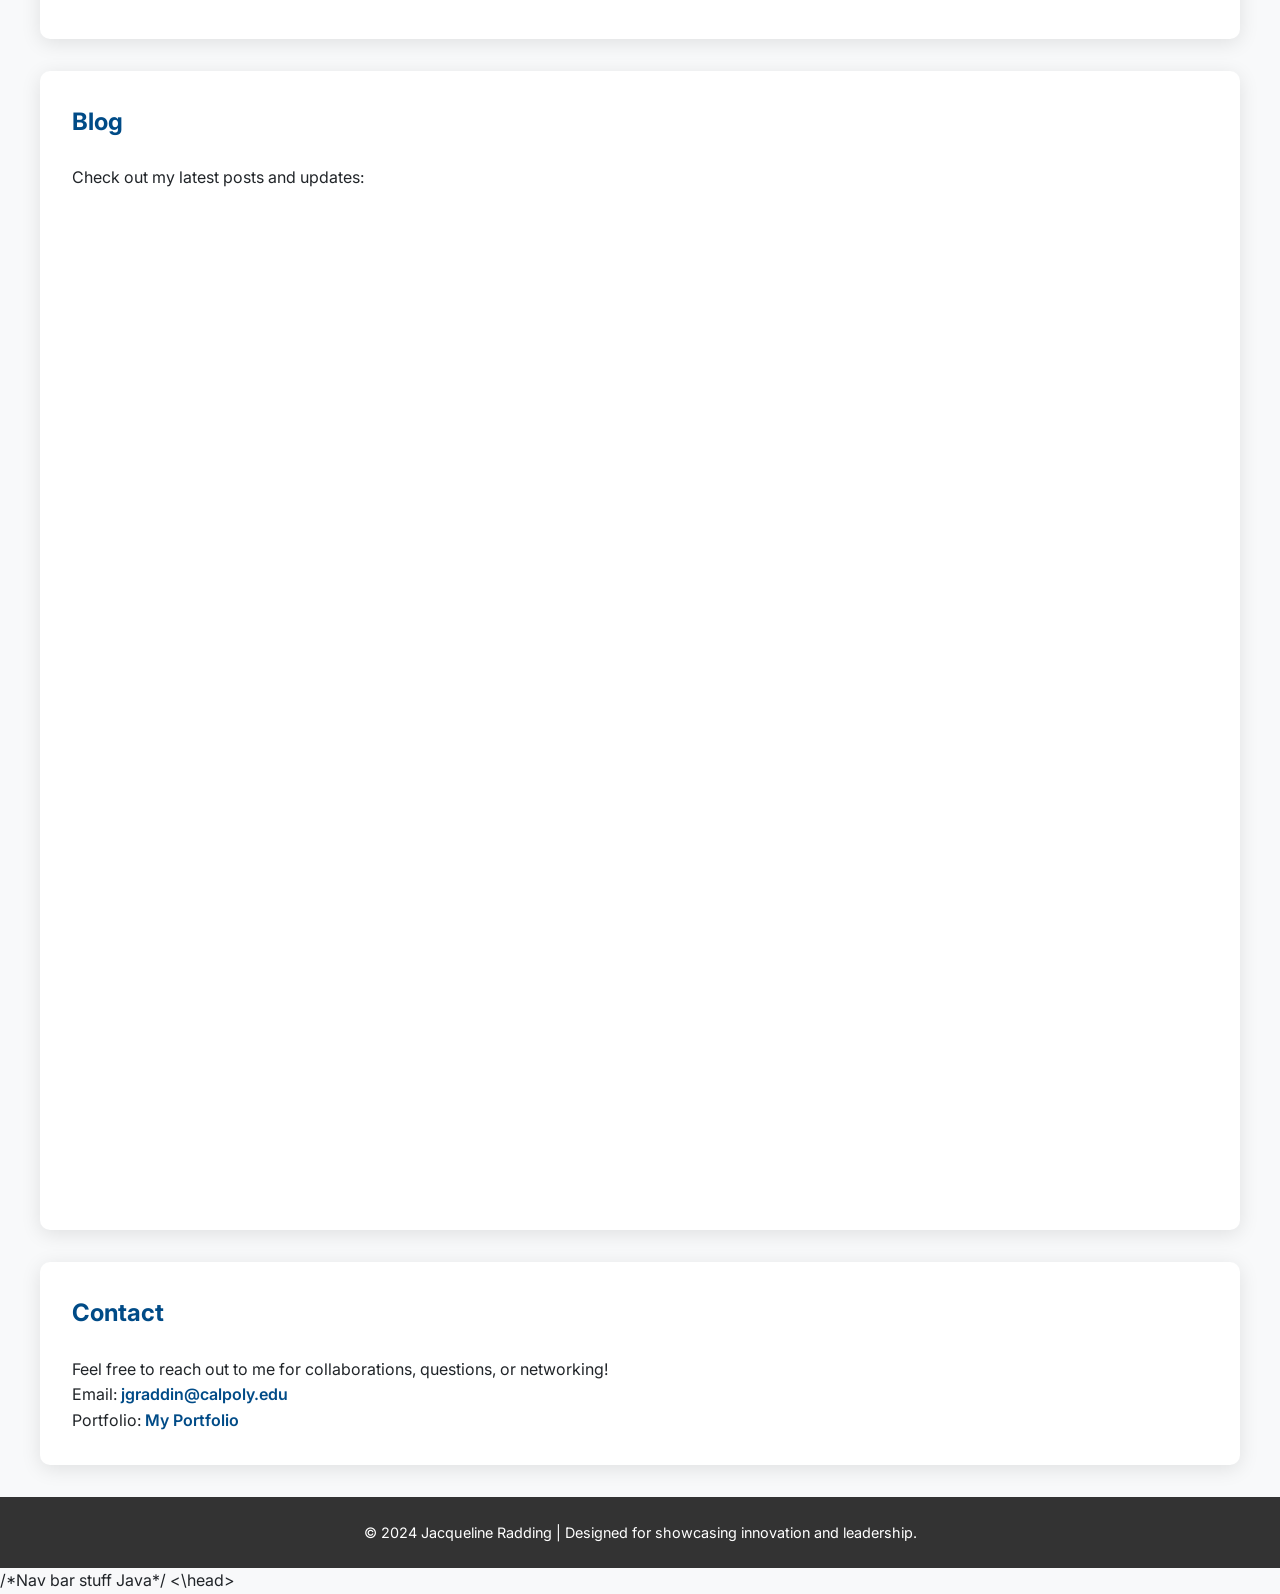
==== commit a324eae5: "Update index.html added mobile navbar design" ====
--- a/index.html
+++ b/index.html
@@ -6,6 +6,85 @@
     <title>Jacqueline Radding | Electrical Engineer</title>
     <link href="https://fonts.googleapis.com/css2?family=Inter:wght@400;600;700&display=swap" rel="stylesheet">
     <style>
+
+    /*Mobile Nav Bar stuff*/
+        nav {
+    background: white;
+    box-shadow: 0 2px 5px rgba(0, 0, 0, 0.1);
+    z-index: 1000;
+    position: sticky;
+    top: 0;
+    width: 100%;
+}
+
+.nav-container {
+    display: flex;
+    justify-content: space-between;
+    align-items: center;
+    padding: 1em;
+    max-width: 1200px;
+    margin: 0 auto;
+}
+
+.nav-logo {
+    font-size: 1.3em;
+    font-weight: 700;
+    color: #004b87;
+}
+
+.nav-links {
+    display: flex;
+    list-style: none;
+    gap: 1em;
+}
+
+.nav-links li a {
+    text-decoration: none;
+    color: #333;
+    font-size: 1.1em;
+    font-weight: 600;
+    padding: 0.5em 1em;
+    transition: color 0.3s, background 0.3s;
+}
+
+.nav-links li a:hover {
+    background-color: #004b87;
+    color: white;
+    border-radius: 5px;
+}
+
+.nav-toggle {
+    display: none;
+    font-size: 1.8em;
+    cursor: pointer;
+}
+
+/* Mobile menu */
+@media (max-width: 768px) {
+    .nav-toggle {
+        display: block;
+    }
+
+    .nav-links {
+        display: none;
+        flex-direction: column;
+        width: 100%;
+        background: white;
+        padding: 1em 0;
+    }
+
+    .nav-links.active {
+        display: flex;
+    }
+
+    .nav-links li {
+        text-align: center;
+        margin: 0.5em 0;
+    }
+}
+
+
+        
         /* General Reset */
         * {
             margin: 0;
@@ -313,15 +392,20 @@
         <p>Electrical Engineer</p>
     </header>
 
-    <nav>
-        <ul>
+<nav>
+    <div class="nav-container">
+        <div class="nav-logo">Jacqueline Radding</div>
+        <div class="nav-toggle" id="nav-toggle">&#9776;</div>
+        <ul class="nav-links" id="nav-links">
             <li><a href="#about">About Me</a></li>
             <li><a href="#experience">Experience</a></li>
             <li><a href="#projects">Projects</a></li>
             <li><a href="#blog">Blog</a></li>
             <li><a href="#contact">Contact</a></li>
         </ul>
-    </nav>
+    </div>
+</nav>
+
 
     <section id="about" class="container">
         <h2>About Me</h2>
@@ -521,7 +605,15 @@
         </script>
 
 
-
+/*Nav bar stuff Java*/
+<script>
+    const toggle = document.getElementById('nav-toggle');
+    const links = document.getElementById('nav-links');
+
+    toggle.addEventListener('click', () => {
+        links.classList.toggle('active');
+    });
+</script>
 
 
 
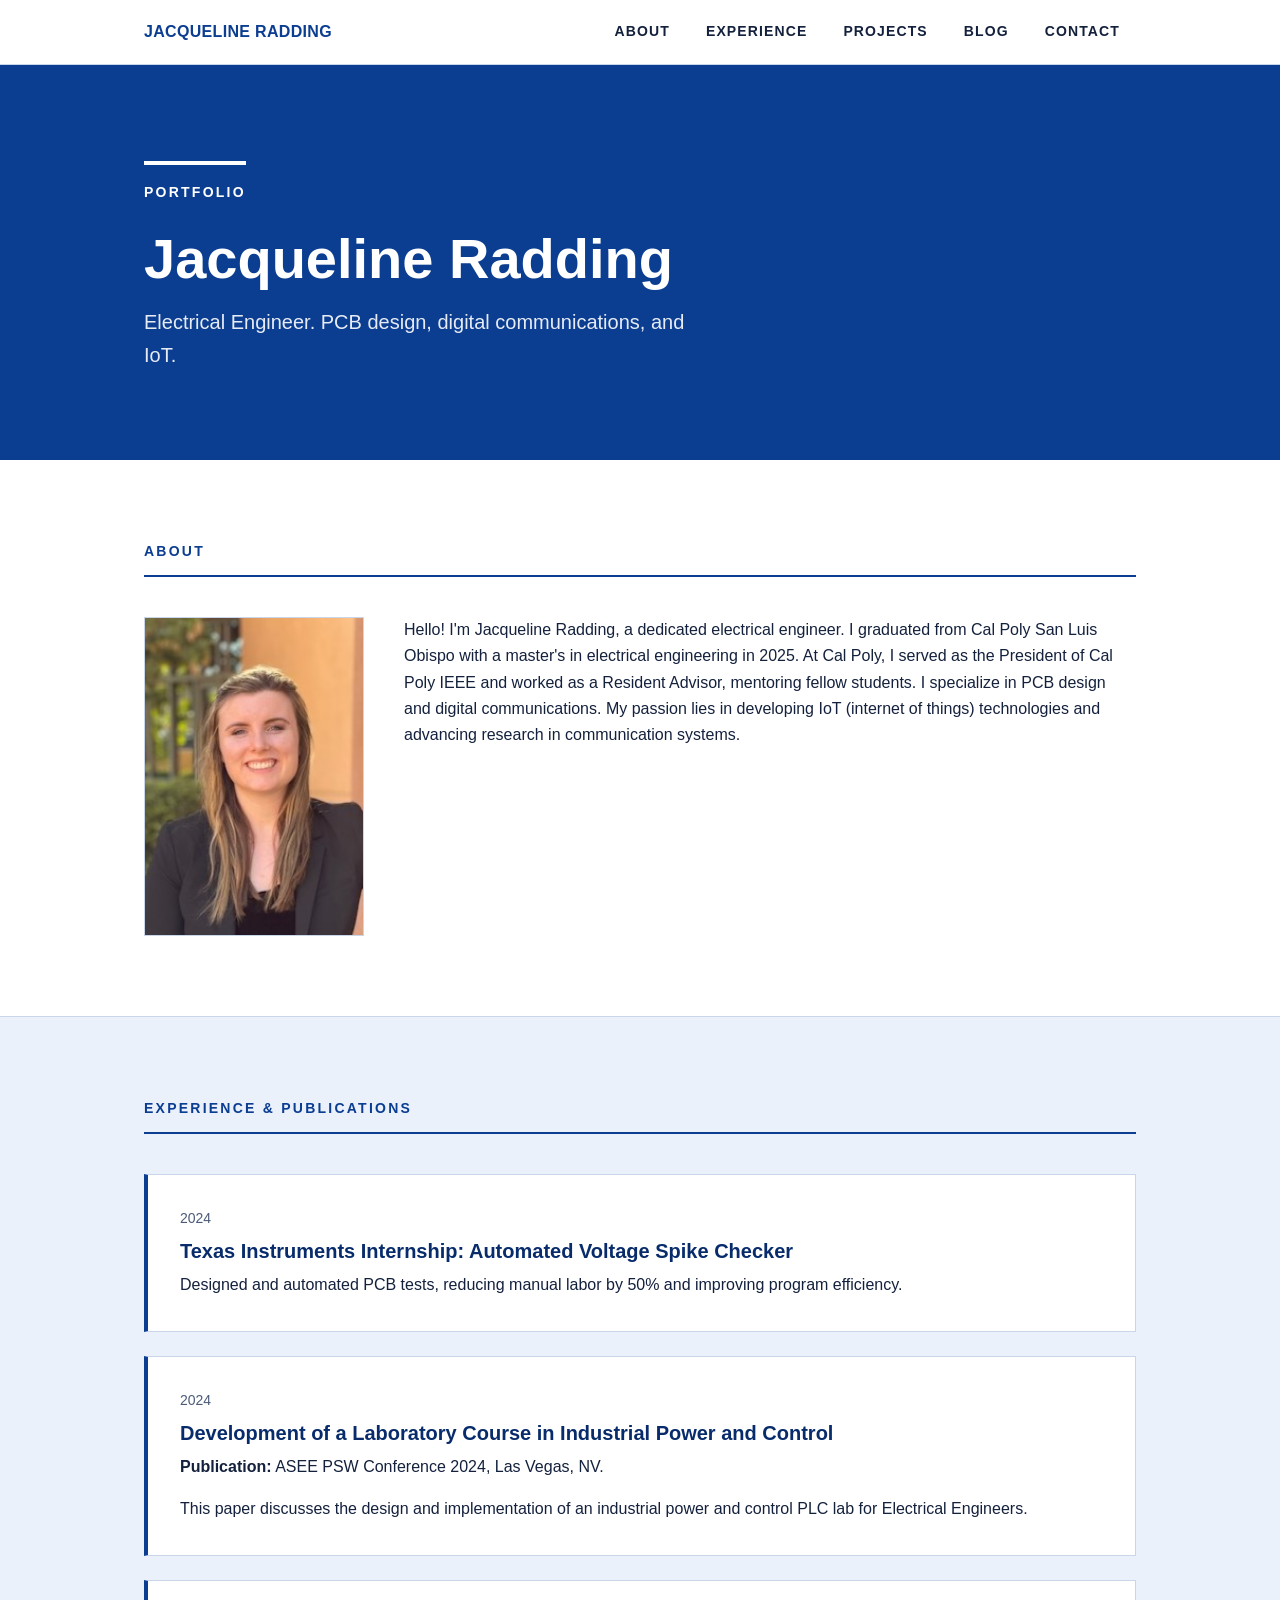
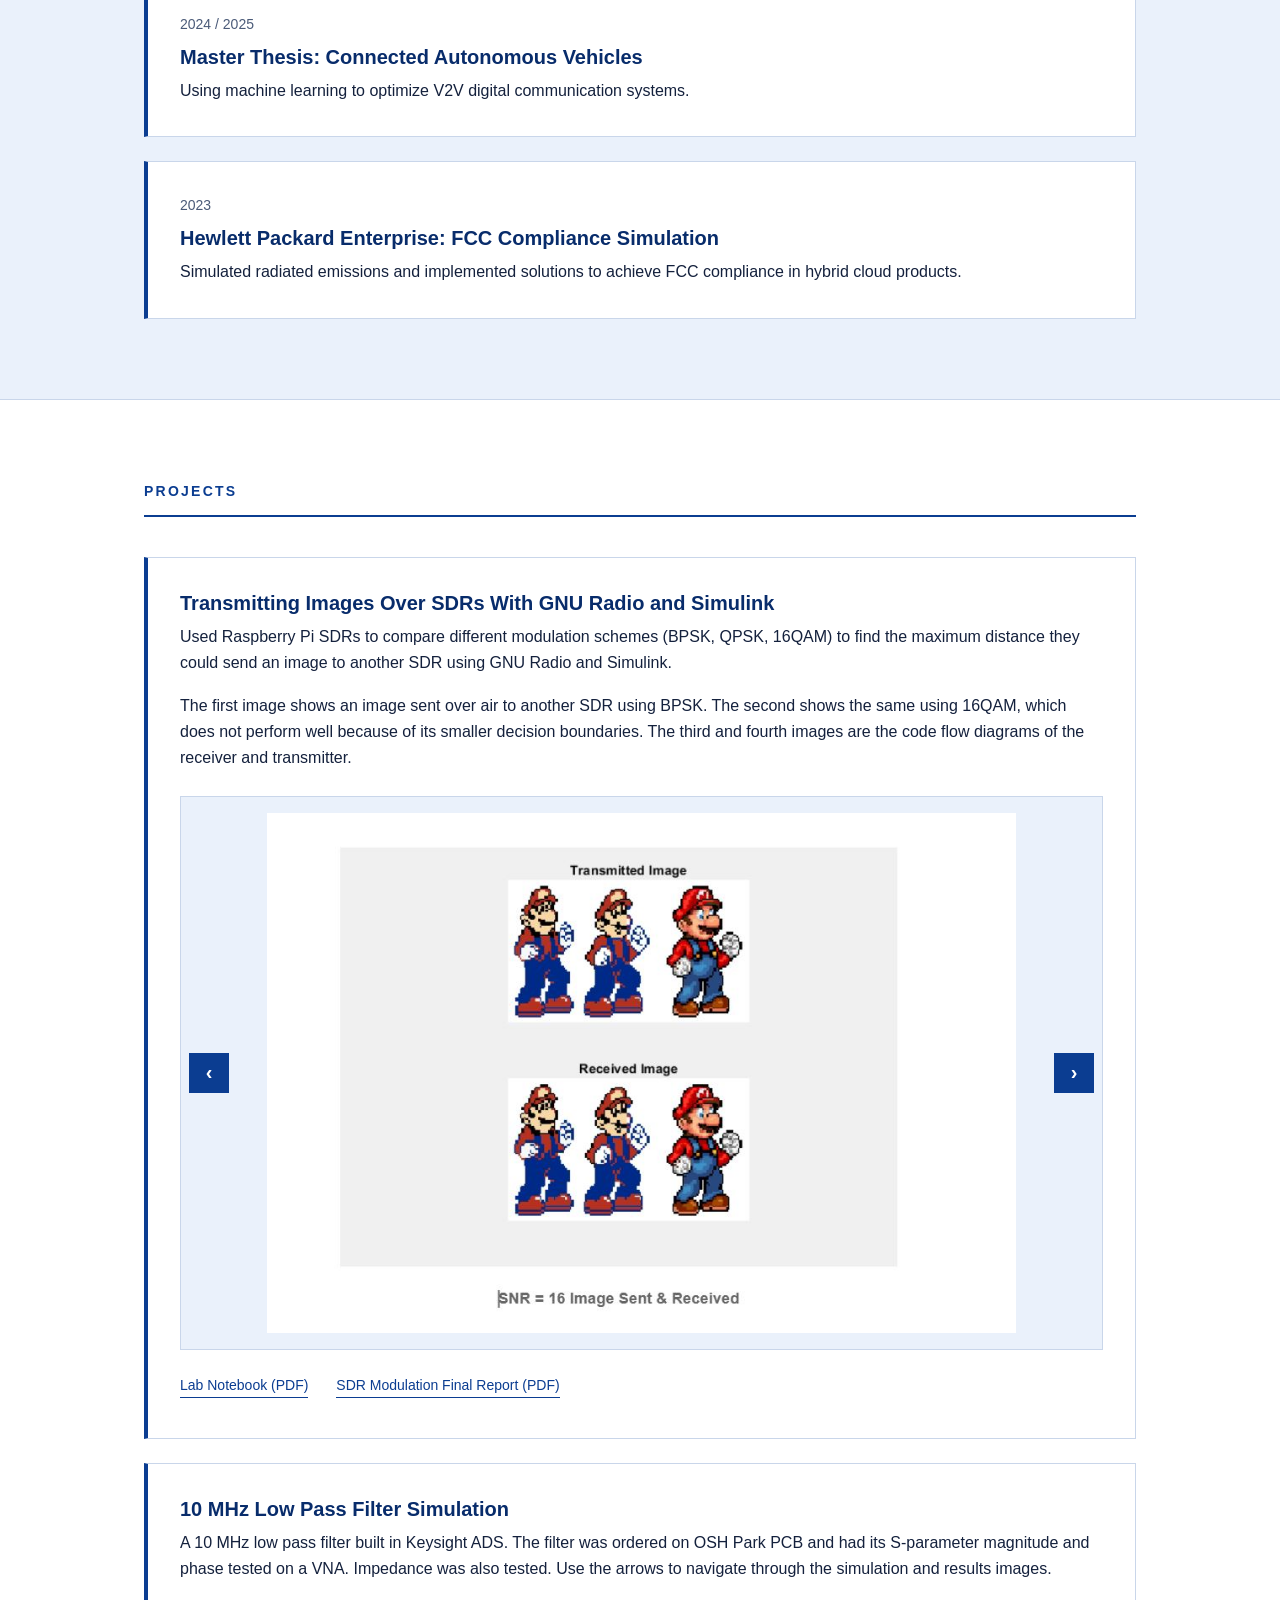
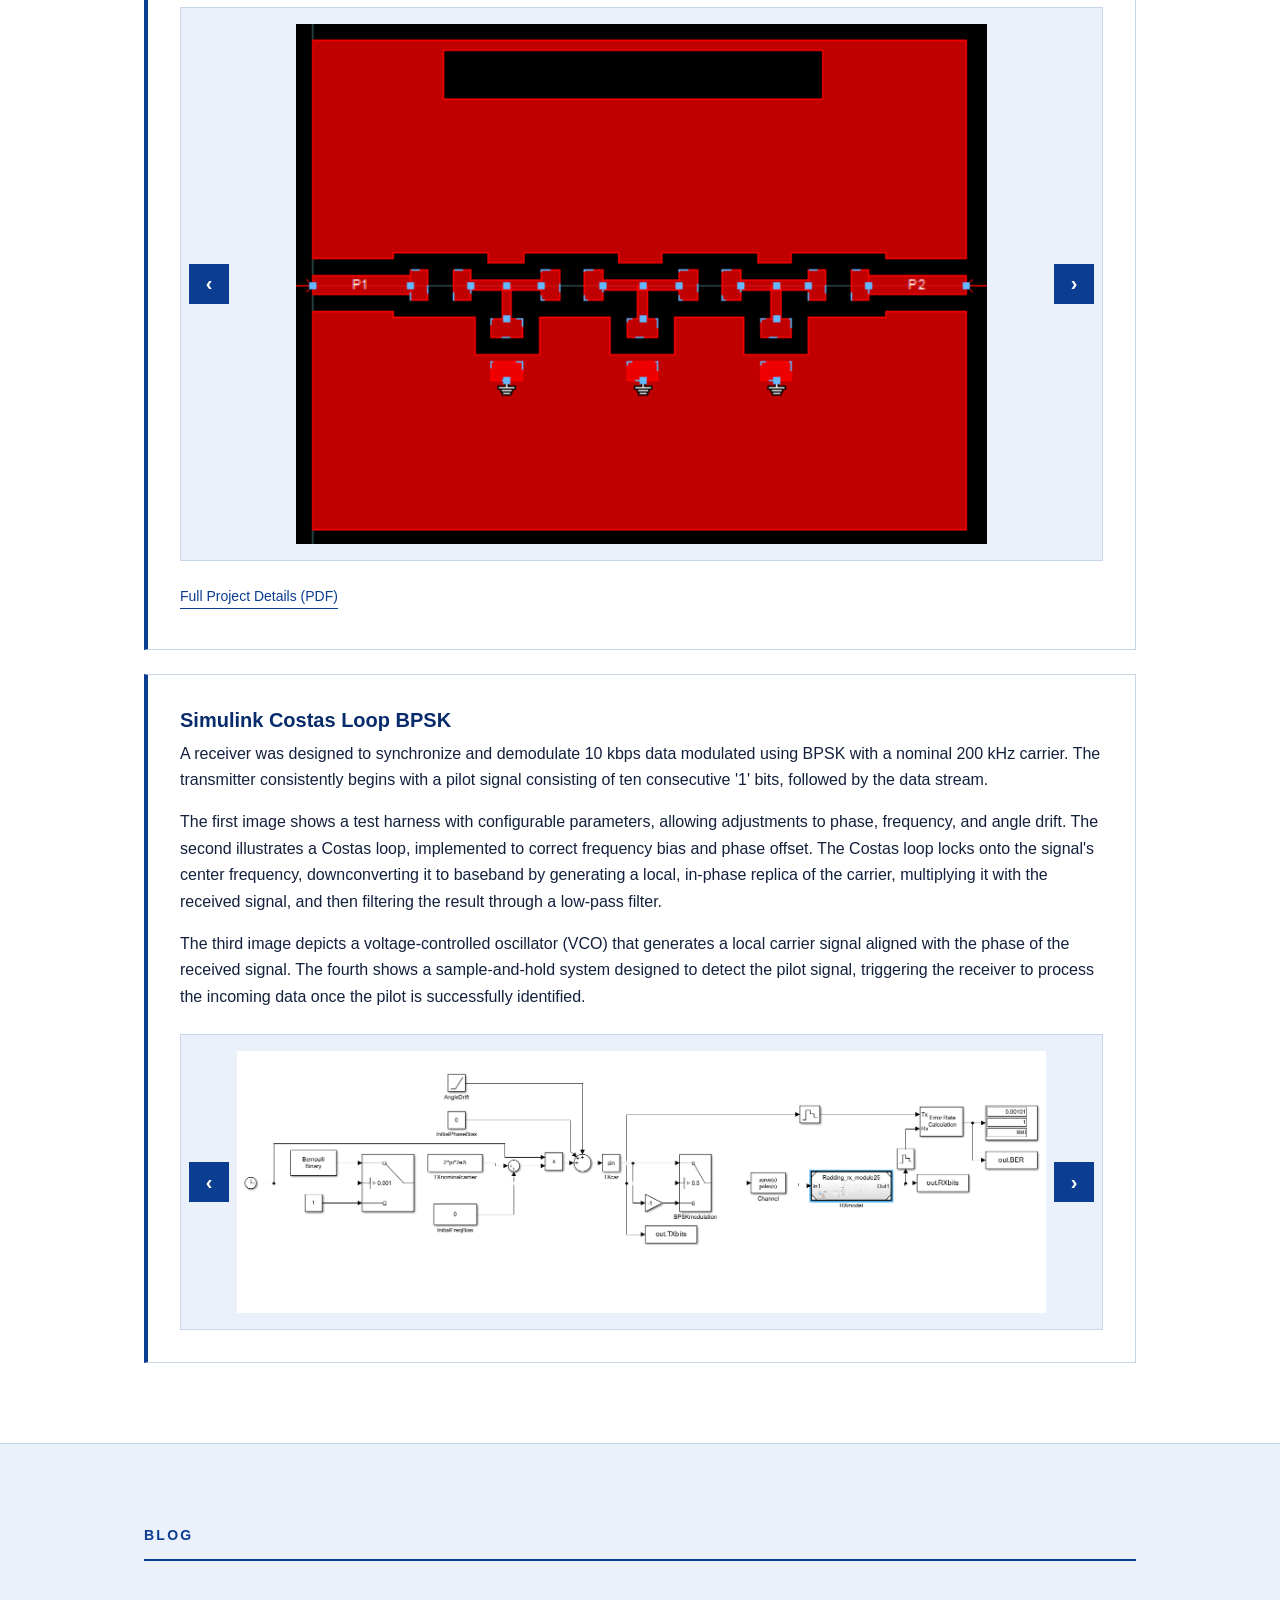
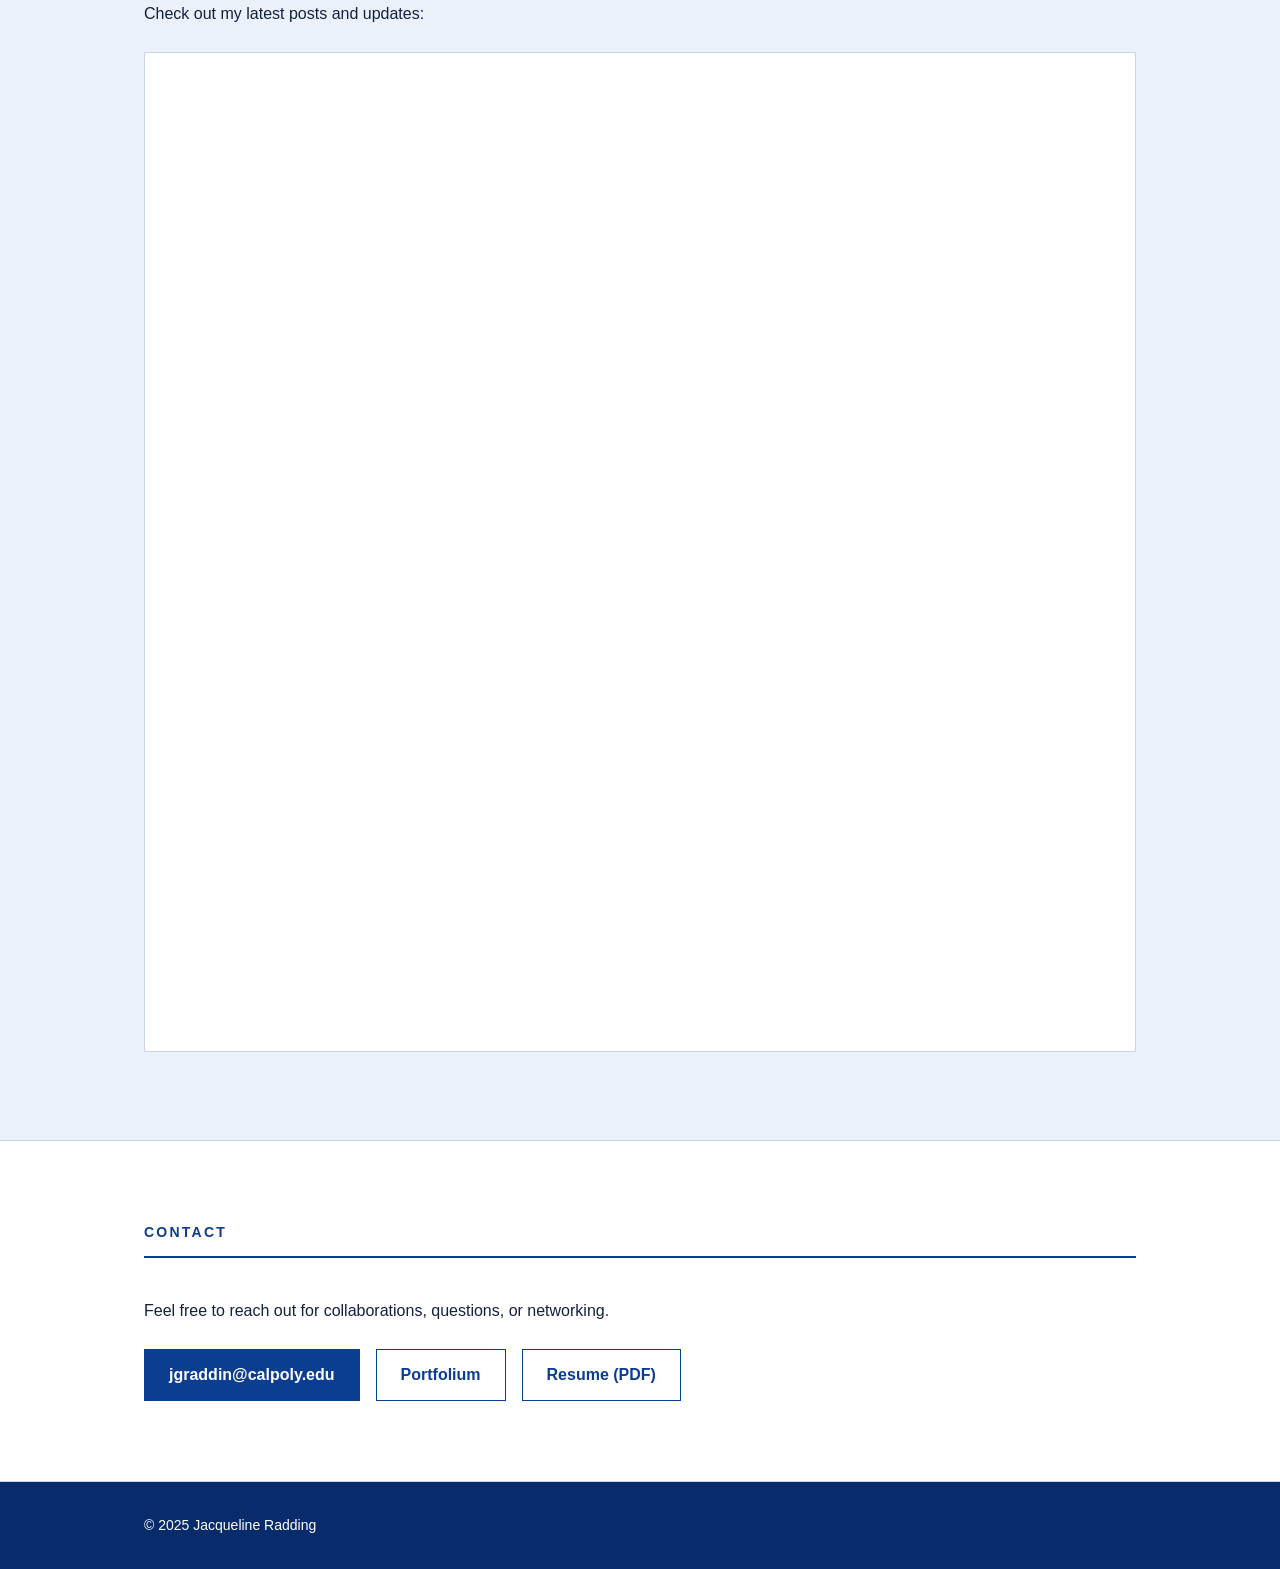
==== commit 6905dfca: "Redesign site: square, minimal blue and white portfolio in Arial Add square, minimal, clean and mode" ====
--- a/index.html
+++ b/index.html
@@ -4,636 +4,498 @@
     <meta charset="UTF-8">
     <meta name="viewport" content="width=device-width, initial-scale=1.0">
     <title>Jacqueline Radding | Electrical Engineer</title>
-    <link href="https://fonts.googleapis.com/css2?family=Inter:wght@400;600;700&display=swap" rel="stylesheet">
     <style>
-
-    /*Mobile Nav Bar stuff*/
-        nav {
-    background: white;
-    box-shadow: 0 2px 5px rgba(0, 0, 0, 0.1);
-    z-index: 1000;
-    position: sticky;
-    top: 0;
-    width: 100%;
-}
-
-.nav-container {
-    display: flex;
-    justify-content: space-between;
-    align-items: center;
-    padding: 1em;
-    max-width: 1200px;
-    margin: 0 auto;
-}
-
-.nav-logo {
-    font-size: 1.3em;
-    font-weight: 700;
-    color: #004b87;
-}
-
-.nav-links {
-    display: flex;
-    list-style: none;
-    gap: 1em;
-}
-
-.nav-links li a {
-    text-decoration: none;
-    color: #333;
-    font-size: 1.1em;
-    font-weight: 600;
-    padding: 0.5em 1em;
-    transition: color 0.3s, background 0.3s;
-}
-
-.nav-links li a:hover {
-    background-color: #004b87;
-    color: white;
-    border-radius: 5px;
-}
-
-.nav-toggle {
-    display: none;
-    font-size: 1.8em;
-    cursor: pointer;
-}
-
-/* Mobile menu */
-@media (max-width: 768px) {
-    .nav-toggle {
-        display: block;
-    }
-
-    .nav-links {
-        display: none;
-        flex-direction: column;
-        width: 100%;
-        background: white;
-        padding: 1em 0;
-    }
-
-    .nav-links.active {
-        display: flex;
-    }
-
-    .nav-links li {
-        text-align: center;
-        margin: 0.5em 0;
-    }
-}
-
-
-        
-        /* General Reset */
+        :root {
+            --blue: #0B3D91;
+            --blue-dark: #082C6B;
+            --blue-light: #EAF1FB;
+            --line: #C9D6EA;
+            --text: #14213D;
+            --muted: #4A5A78;
+            --white: #FFFFFF;
+            --space: 8px;
+        }
+
         * {
             margin: 0;
             padding: 0;
             box-sizing: border-box;
+            border-radius: 0;
+        }
+
+        html {
+            scroll-behavior: smooth;
+            scroll-padding-top: 72px;
         }
 
         body {
-            font-family: 'Inter', sans-serif;
-            background-color: #f8f9fa;
-            color: #212529;
-            line-height: 1.6;
-        }
-
-        header {
-            background: #004b87;
-            color: white;
-            text-align: center;
-            padding: 4em 1em;
-        }
-
-        header h2 {
-            font-size: 2.8em;
-            font-weight: 700;
-        }
-
-        header p {
-            font-size: 1.2em;
-            margin-top: 0.5em;
-            opacity: 0.9;
-        }
-
+            font-family: Arial, Helvetica, sans-serif;
+            background: var(--white);
+            color: var(--text);
+            line-height: 1.65;
+            font-size: 16px;
+        }
+
+        a {
+            color: var(--blue);
+            text-decoration: none;
+            border-bottom: 1px solid var(--blue);
+        }
+
+        a:hover { background: var(--blue-light); }
+
+        a:focus-visible, button:focus-visible {
+            outline: 3px solid var(--blue);
+            outline-offset: 2px;
+        }
+
+        .wrap {
+            max-width: 1040px;
+            margin: 0 auto;
+            padding: 0 24px;
+        }
+
+        /* Navigation */
         nav {
             position: sticky;
             top: 0;
-            background: white;
-            box-shadow: 0 2px 5px rgba(0, 0, 0, 0.1);
             z-index: 1000;
-        }
-
-        nav ul {
+            background: var(--white);
+            border-bottom: 1px solid var(--line);
+        }
+
+        .nav-container {
             display: flex;
+            justify-content: space-between;
+            align-items: center;
+            min-height: 64px;
+            flex-wrap: wrap;
+        }
+
+        .nav-logo {
+            font-weight: 700;
+            color: var(--blue);
+            letter-spacing: 0.02em;
+        }
+
+        .nav-links {
+            display: flex;
+            list-style: none;
+            gap: 4px;
+        }
+
+        .nav-links a {
+            display: block;
+            padding: 8px 16px;
+            color: var(--text);
+            font-size: 14px;
+            font-weight: 700;
+            text-transform: uppercase;
+            letter-spacing: 0.08em;
+            border: 0;
+        }
+
+        .nav-links a:hover {
+            background: var(--blue);
+            color: var(--white);
+        }
+
+        .nav-toggle {
+            display: none;
+            background: var(--white);
+            color: var(--blue);
+            border: 1px solid var(--blue);
+            padding: 8px 16px;
+            font: 700 14px Arial, Helvetica, sans-serif;
+            cursor: pointer;
+        }
+
+        /* Hero */
+        header {
+            background: var(--blue);
+            color: var(--white);
+            padding: 96px 0 88px;
+        }
+
+        header .label {
+            font-size: 14px;
+            font-weight: 700;
+            text-transform: uppercase;
+            letter-spacing: 0.16em;
+            border-top: 4px solid var(--white);
+            display: inline-block;
+            padding-top: 16px;
+            margin-bottom: 24px;
+        }
+
+        header h1 {
+            font-size: 56px;
+            line-height: 1.1;
+            font-weight: 700;
+        }
+
+        header p {
+            font-size: 20px;
+            margin-top: 16px;
+            max-width: 560px;
+            opacity: 0.9;
+        }
+
+        /* Sections */
+        section {
+            padding: 80px 0;
+            border-bottom: 1px solid var(--line);
+        }
+
+        section:nth-of-type(even) { background: var(--blue-light); }
+
+        h2 {
+            font-size: 14px;
+            font-weight: 700;
+            text-transform: uppercase;
+            letter-spacing: 0.16em;
+            color: var(--blue);
+            margin-bottom: 40px;
+            padding-bottom: 12px;
+            border-bottom: 2px solid var(--blue);
+        }
+
+        h3 {
+            font-size: 20px;
+            line-height: 1.3;
+            color: var(--blue-dark);
+            margin-bottom: 8px;
+        }
+
+        p + p { margin-top: 16px; }
+
+        /* About */
+        .about-grid {
+            display: grid;
+            grid-template-columns: 220px 1fr;
+            gap: 40px;
+            align-items: start;
+        }
+
+        .about-image {
+            width: 100%;
+            height: auto;
+            display: block;
+            border: 1px solid var(--line);
+        }
+
+        /* Cards */
+        .card {
+            background: var(--white);
+            border: 1px solid var(--line);
+            border-left: 4px solid var(--blue);
+            padding: 32px;
+            margin-bottom: 24px;
+        }
+
+        .card:last-child { margin-bottom: 0; }
+
+        .card:hover { border-color: var(--blue); }
+
+        .meta {
+            font-size: 14px;
+            color: var(--muted);
+            margin-bottom: 8px;
+        }
+
+        .links {
+            margin-top: 24px;
+            font-size: 14px;
+        }
+
+        .links a { margin-right: 24px; display: inline-block; margin-bottom: 8px; }
+
+        /* Carousel */
+        .carousel {
+            position: relative;
+            margin-top: 24px;
+            background: var(--blue-light);
+            border: 1px solid var(--line);
+            padding: 16px 56px;
+            min-height: 200px;
+            display: flex;
+            align-items: center;
             justify-content: center;
-            padding: 1em;
-        }
-
-        nav ul li {
-            list-style: none;
-            margin: 0 1em;
-        }
-
-        nav ul li a {
-            text-decoration: none;
-            color: #333;
-            font-size: 1.1em;
-            font-weight: 600;
-            padding: 0.5em 1em;
-            transition: color 0.3s, background 0.3s;
-        }
-
-        nav ul li a:hover {
-            color: white;
-            background: #004b87;
-            border-radius: 5px;
-        }
-
-        .container {
-            max-width: 1200px;
-            margin: 2em auto;
-            padding: 2em;
-            background: white;
-            border-radius: 10px;
-            box-shadow: 0 4px 20px rgba(0, 0, 0, 0.1);
-        }
-
-        .container img {
+        }
+
+        .carousel img {
+            display: none;
             max-width: 100%;
-            border-radius: 10px;
-            margin-bottom: 1em;
-        }
-
-        h2 {
-            color: #004b87;
-            margin-bottom: 1em;
-            font-weight: 700;
-        }
-
-        .project {
-            padding: 1.5em;
-            border: 1px solid #ddd;
-            border-radius: 8px;
-            margin-bottom: 2em;
-            box-shadow: 0 2px 10px rgba(0, 0, 0, 0.1);
-            transition: transform 0.3s;
-        }
-
-        .project:hover {
-            transform: scale(1.02);
-            box-shadow: 0 6px 20px rgba(0, 0, 0, 0.2);
-        }
-
-        .project h3 {
-            color: #004b87;
-            margin-bottom: 0.5em;
-            font-weight: 600;
-        }
-
-        footer {
-            text-align: center;
-            background: #333;
-            color: white;
-            padding: 1.5em 0;
-            margin-top: 2em;
-        }
-
-        footer p {
-            font-size: 0.9em;
-        }
-
-        a {
-            color: #004b87;
-            text-decoration: none;
-            font-weight: 600;
-        }
-
-        a:hover {
-            text-decoration: underline;
-        }
-
-        .carousel {
-            display: flex;
-            justify-content: center;
-            align-items: center;
-            position: relative;
-        }
-
-        .carousel img {
-    max-width: 90%; /* Default size */
-    border-radius: 10px;
-    margin: 0 auto;
-    display: none;
-}
-
-.carousel img.active {
-    display: block;
-}
-
-/* Specific style for the filter project */
-.filter-carousel img {
-    max-width: 40%; /* 70% width for filter project */
-}
-
-/* Specific style for the Costas project */
-.costas-carousel img {
-    max-width: 95%; /* 90% width for Costas project */
-} /* About me image to wrap text*/
- .about-image {
-  float: left;
-  margin: 0 20px 20px 0;
-  width: 200px; /* adjust as needed */
-  height: auto;
-  border-radius: 8px; /* optional rounded corners */
-}
-
-
-
-
-
-
-        #chatbot-container {
-    position: fixed;
-    bottom: 20px;
-    right: 20px;
-    width: 300px;
-    background-color: #f8f9fa;
-    border: 1px solid #ddd;
-    border-radius: 10px;
-    box-shadow: 0 4px 10px rgba(0, 0, 0, 0.2);
-    display: none;
-    flex-direction: column;
-    z-index: 1000;
-}
-
-#chatbot-header {
-    background-color: #004b87;
-    color: white;
-    padding: 10px;
-    border-radius: 10px 10px 0 0;
-    display: flex;
-    justify-content: space-between;
-    align-items: center;
-}
-
-#chatbot-body {
-    padding: 10px;
-    display: flex;
-    flex-direction: column;
-    gap: 10px;
-}
-
-#chatbot-messages {
-    height: 200px;
-    overflow-y: auto;
-    background-color: white;
-    border: 1px solid #ddd;
-    border-radius: 5px;
-    padding: 5px;
-}
-
-#chatbot-input {
-    width: calc(100% - 70px);
-    padding: 5px;
-    border: 1px solid #ddd;
-    border-radius: 5px;
-}
-
-#chatbot-send {
-    width: 60px;
-    background-color: #004b87;
-    color: white;
-    border: none;
-    border-radius: 5px;
-    cursor: pointer;
-}
-
-#chatbot-send:hover {
-    background-color: #003a65;
-}
-
-#chatbot-toggle {
-    position: fixed;
-    bottom: 20px;
-    right: 20px;
-    background-color: #004b87;
-    color: white;
-    padding: 10px 15px;
-    border-radius: 50%;
-    cursor: pointer;
-    box-shadow: 0 4px 10px rgba(0, 0, 0, 0.2);
-    z-index: 1000;
-}
-
-#chatbot-toggle:hover {
-    background-color: #003a65;
-}
-
-#chatbot-close {
-    background: none;
-    color: white;
-    border: none;
-    font-size: 1.5em;
-    cursor: pointer;
-}
-
-
-        /* Mobile Styles */
-    @media (max-width: 768px) {
-    .carousel img {
-        max-width: 95%; /* Slightly larger images on mobile */
-    }}
-
+            max-height: 520px;
+            height: auto;
+        }
+
+        .carousel img.active { display: block; }
 
         .carousel button {
             position: absolute;
             top: 50%;
             transform: translateY(-50%);
-            background: rgba(0, 0, 0, 0.5);
-            color: white;
-            border: none;
-            padding: 1em;
+            width: 40px;
+            height: 40px;
+            background: var(--blue);
+            color: var(--white);
+            border: 0;
+            font: 700 20px Arial, Helvetica, sans-serif;
             cursor: pointer;
-            border-radius: 50%;
-        }
-
-        .carousel button.prev {
-            left: 10px;
-        }
-
-        .carousel button.next {
-            right: 10px;
-        }
+        }
+
+        .carousel button:hover { background: var(--blue-dark); }
+        .carousel .prev { left: 8px; }
+        .carousel .next { right: 8px; }
+
+        .counter {
+            font-size: 14px;
+            color: var(--muted);
+            margin-top: 8px;
+        }
+
+        /* Blog */
+        iframe {
+            border: 1px solid var(--line);
+            background: var(--white);
+        }
+
+        /* Contact */
+        .contact-row {
+            display: flex;
+            gap: 16px;
+            flex-wrap: wrap;
+            margin-top: 24px;
+        }
+
+        .btn {
+            display: inline-block;
+            padding: 12px 24px;
+            background: var(--blue);
+            color: var(--white);
+            font-weight: 700;
+            border: 1px solid var(--blue);
+        }
+
+        .btn:hover { background: var(--blue-dark); }
+
+        .btn.outline {
+            background: var(--white);
+            color: var(--blue);
+        }
+
+        .btn.outline:hover { background: var(--blue-light); }
+
+        footer {
+            background: var(--blue-dark);
+            color: var(--white);
+            padding: 32px 0;
+            font-size: 14px;
+        }
+
+        /* Chatbot widget (injected by external script) */
+        #chatbot-container, #chatbot-header, #chatbot-messages,
+        #chatbot-input, #chatbot-send, #chatbot-toggle { border-radius: 0; }
 
         @media (max-width: 768px) {
-            nav ul {
+            header { padding: 64px 0 56px; }
+            header h1 { font-size: 36px; }
+            section { padding: 56px 0; }
+            .about-grid { grid-template-columns: 1fr; }
+            .about-image { max-width: 220px; }
+            .card { padding: 24px 16px; }
+            .carousel { padding: 16px 48px; }
+
+            .nav-toggle { display: block; }
+            .nav-links {
+                display: none;
                 flex-direction: column;
+                width: 100%;
+                padding-bottom: 16px;
             }
-
-            nav ul li {
-                margin-bottom: 0.5em;
-            }
-
-            header h2 {
-                font-size: 2em;
-            }
-
-            .project {
-                padding: 1em;
-            }
+            .nav-links.active { display: flex; }
         }
     </style>
 </head>
 <body>
+    <nav>
+        <div class="wrap nav-container">
+            <div class="nav-logo">JACQUELINE RADDING</div>
+            <button class="nav-toggle" id="nav-toggle" aria-expanded="false" aria-controls="nav-links">Menu</button>
+            <ul class="nav-links" id="nav-links">
+                <li><a href="#about">About</a></li>
+                <li><a href="#experience">Experience</a></li>
+                <li><a href="#projects">Projects</a></li>
+                <li><a href="#blog">Blog</a></li>
+                <li><a href="#contact">Contact</a></li>
+            </ul>
+        </div>
+    </nav>
+
     <header>
-        <h1>Jacqueline Radding</h1>
-        <p>Electrical Engineer</p>
+        <div class="wrap">
+            <div class="label">Portfolio</div>
+            <h1>Jacqueline Radding</h1>
+            <p>Electrical Engineer. PCB design, digital communications, and IoT.</p>
+        </div>
     </header>
 
-<nav>
-    <div class="nav-container">
-        <div class="nav-logo">Jacqueline Radding</div>
-        <div class="nav-toggle" id="nav-toggle">&#9776;</div>
-        <ul class="nav-links" id="nav-links">
-            <li><a href="#about">About Me</a></li>
-            <li><a href="#experience">Experience</a></li>
-            <li><a href="#projects">Projects</a></li>
-            <li><a href="#blog">Blog</a></li>
-            <li><a href="#contact">Contact</a></li>
-        </ul>
-    </div>
-</nav>
-
-
-    <section id="about" class="container">
-        <h2>About Me</h2>
-          <img src="/images/aboutmep.jpg" alt="Jacqueline Radding" class="about-image">
-        <p>Hello! I'm Jacqueline Radding, a dedicated electrical engineer. I graduated from Cal Poly San Luis Obispo with a master's in electrical engineering in 2025. At Cal Poly, I served as the President of Cal Poly IEEE and worked as a Resident Advisor, mentoring fellow students. I specialize in PCB design and digital communications. My passion lies in developing IOT (internet of things) technologies and advancing research in communication systems.</p>
+    <section id="about">
+        <div class="wrap">
+            <h2>About</h2>
+            <div class="about-grid">
+                <img src="/images/aboutmep.jpg" alt="Jacqueline Radding" class="about-image">
+                <p>Hello! I'm Jacqueline Radding, a dedicated electrical engineer. I graduated from Cal Poly San Luis Obispo with a master's in electrical engineering in 2025. At Cal Poly, I served as the President of Cal Poly IEEE and worked as a Resident Advisor, mentoring fellow students. I specialize in PCB design and digital communications. My passion lies in developing IoT (internet of things) technologies and advancing research in communication systems.</p>
+            </div>
+        </div>
     </section>
 
-    <section id="experience" class="container">
-        <h2>Experience & Publications</h2>
-
-        <div class="project">
-            <h3>Texas Instruments Internship: Automated Voltage Spike Checker (2024)</h3>
-            <p>Designed and automated PCB tests, reducing manual labor by 50% and improving program efficiency.</p>
-        </div>
-        <div class="project">
-            <h3>Development of a Laboratory Course in Industrial Power and Control (2024)</h3>
-            <p><strong>Publication:</strong> ASEE PSW Conference 2024, Las Vegas, NV.</p>
-            <p>This paper discusses the design and implementation of an industrial power and control PLC lab for Electrical Engineers.</p>
-        </div>
-
-        
-        <div class="project">
-            <h3>Master Thesis: Connected Autonomous Vehicles(2024/2025)</h3>
-            <p>Using machine learning to optimize V2V digital communication systems.</p>
-        </div>
-
-
-        <div class="project">
-            <h3>Hewlett Packard Enterprise: FCC compliance Simulation (2023)</h3>
-            <p>Simulated radiated emissions and implemented solutions to achieve FCC compliance in hybrid cloud products.</p>
-        </div>
-
+    <section id="experience">
+        <div class="wrap">
+            <h2>Experience &amp; Publications</h2>
+
+            <div class="card">
+                <div class="meta">2024</div>
+                <h3>Texas Instruments Internship: Automated Voltage Spike Checker</h3>
+                <p>Designed and automated PCB tests, reducing manual labor by 50% and improving program efficiency.</p>
+            </div>
+
+            <div class="card">
+                <div class="meta">2024</div>
+                <h3>Development of a Laboratory Course in Industrial Power and Control</h3>
+                <p><strong>Publication:</strong> ASEE PSW Conference 2024, Las Vegas, NV.</p>
+                <p>This paper discusses the design and implementation of an industrial power and control PLC lab for Electrical Engineers.</p>
+            </div>
+
+            <div class="card">
+                <div class="meta">2024 / 2025</div>
+                <h3>Master Thesis: Connected Autonomous Vehicles</h3>
+                <p>Using machine learning to optimize V2V digital communication systems.</p>
+            </div>
+
+            <div class="card">
+                <div class="meta">2023</div>
+                <h3>Hewlett Packard Enterprise: FCC Compliance Simulation</h3>
+                <p>Simulated radiated emissions and implemented solutions to achieve FCC compliance in hybrid cloud products.</p>
+            </div>
+        </div>
     </section>
 
-<section id="projects" class="container">
-    <h2>Projects</h2>
-
-
-<div class="project">
-        <h3>Transmitting Images Over SDRs With GNU Radio and Simulink</h3>
-        <p>
-            Used raspberry pi SDRs to compare different modulation schemes(BPSK, QPSK, 16QAM) to find the maximum distance they could send an image to another SDR using GNU Radio and Simulink.
-            First image is sending an image over air to another SDR using BPSK
-            Second image is sending an image over air to another SDR using 16QAM (Not performing well because of the smaller decision boundaries)
-            Third and fourth images are the code flow diagrams of the transmitter and receiver 
-            
-        </p>
-        <div class="carousel filter-carousel">
-            <button class="prev">&#8249;</button>
-            <img src="/images/gnuproj/BPSK_SNR12.JPG" class="active" alt="Filter Layout">
-            <img src="/images/gnuproj/64QAM_SNR16.JPG" alt="Filter Layout">
-             <img src="/images/gnuproj/recieve_flow.JPG" alt="Filter Layout">
-            <img src="/images/gnuproj/trasmit_flow.JPG" alt="Filter Layout">
-
-            <button class="next">&#8250;</button>
-        </div>
-        <p>
-            <strong>Additional Resources:</strong> 
-            <a href="/pdfs/EE 504 Software Defined Radio Lab Notebook (9).pdf" target="_blank">Download Lab Notebook (PDF)</a>
-             <a href="/pdfs/EE 504 Software Defined Radio Final Project (1)" target="_blank">Download SDR Modulation Final Report (PDF)</a>
-        </p>
-    </div>
-
-    <div class="project">
-        <h3>10 MHz Low Pass Filter Simulation</h3>
-        <p>
-            Here is a 10 MHz low pass filter built in Keysight ADS. The filter was ordered on Oshpark PCB and had its S-parameters magnitude and phase tested on a VNA. Impedance was also tested. Use the arrows below to navigate through the simulation and results images.
-        </p>
-        <div class="carousel filter-carousel">
-            <button class="prev">&#8249;</button>
-            <img src="/images/keysight1.PNG" class="active" alt="Filter Layout">
-            <img src="/images/copper.png" alt="Filter Layout">
-            <img src="/images/keysight2.PNG" alt="Schematic Design">
-            <img src="/images/keysight3.PNG" alt="PCB">
-            <img src="/images/keysight4.PNG" alt="S-Parameters Magnitude of Ordered PCB">
-            <img src="/images/keysight5.PNG" alt="S-Parameters Phase">
-            <img src="/images/keysight6.PNG" alt="Impedance Smith Chart">
-            <button class="next">&#8250;</button>
-        </div>
-        <p>
-            <strong>Additional Resources:</strong> 
-            <a href="/pdfs/EE425_LPF_DATA.pdf" target="_blank">Download Full Project Details (PDF)</a>
-        </p>
-    </div>
-
-    <div class="project">
-        <h3>Simulink Costas Loop BPSK</h3>
-        <p>
-           A receiver was designed to synchronize and demodulate 10 kbps data modulated using BPSK with a nominal 200 kHz carrier. The transmitter consistently begins with a pilot signal consisting of ten consecutive '1' bits, followed by the data stream.
-
-In the first image, a test harness is shown with configurable parameters, allowing adjustments to phase, frequency, and angle drift. The second image illustrates a Costas loop, implemented to correct frequency bias and phase offset. The Costas loop locks onto the signal’s center frequency, downconverting it to baseband by generating a local, in-phase replica of the carrier, multiplying it with the received signal, and then filtering the result through a low-pass filter.
-
-The third image depicts a voltage-controlled oscillator (VCO) that generates a local carrier signal aligned with the phase of the received signal. The fourth image shows a sample-and-hold system designed to detect the pilot signal, triggering the receiver to process the incoming data once the pilot is successfully identified.
-        </p>
-        <div class="carousel costas-carousel">
-            <button class="prev">&#8249;</button>
-            <img src="/images/Testharness.PNG" class="active" alt="Test Harness">
-            <img src="/images/lecostasloop/lecostas.PNG" alt="Costas Loop">
-            <img src="/images/VCO.PNG" alt="Voltage Controlled Oscillator">
-            <img src="/images/lecostasloop/sampleandhold system.PNG" alt="Sample and Hold">
-            <button class="next">&#8250;</button>
-        </div>
-    </div>
-</section>
-
-<!-- for linkedin posts: https://iframely.com/try and https://www.sociablekit.com/app/users/widgets/explore_widgets -->
-    <section id="blog" class="container">
-        <h2>Blog</h2>
-        <p>Check out my latest posts and updates: </p>
-        <iframe src='https://widgets.sociablekit.com/linkedin-profile-posts/iframe/25577547' frameborder='0' width='100%' height='1000'></iframe>
-
-
-
-
-
-
-
-        
-<!-- ahhh commented out bc replaced
-<div class="iframely-embed">
-  <div class="iframely-responsive" style="height: 140px; padding-bottom: 0;">
-    <a href="https://www.linkedin.com/posts/jacqueline-radding_i-am-excited-to-announce-that-i-recently-activity-7344078816023146496-7jNy" data-iframely-url="//iframely.net/dkFElRue?card=small&theme=dark"></a>
-  </div>
-</div>
-<script async src="//iframely.net/embed.js"></script>
-
-<div class="iframely-embed">
-  <div class="iframely-responsive" style="padding-bottom: 50%; padding-top: 120px;">
-    <a href="https://www.linkedin.com/posts/jacqueline-radding_as-the-president-of-the-cal-poly-san-luis-activity-7123740557654335490-TsnJ" data-iframely-url="//iframely.net/M2fD8mnG"></a>
-  </div>
-</div>
-<script async src="//iframely.net/embed.js"></script>
-
-<div class="iframely-embed">
-  <div class="iframely-responsive" style="padding-bottom: 50%; padding-top: 120px;">
-    <a href="https://www.linkedin.com/posts/calpolyengineering_four-electrical-engineering-students-share-activity-7217195957363298305-zVxj" data-iframely-url="//iframely.net/ltikHdzS?theme=dark"></a>
-  </div>
-</div>
-<script async src="//iframely.net/embed.js"></script>
--->
-
-       </section>
-
-
-
-    
-
-    <section id="contact" class="container">
-        <h2>Contact</h2>
-        <p>Feel free to reach out to me for collaborations, questions, or networking!</p>
-        <p>Email: <a href="mailto:jgraddin@calpoly.edu">jgraddin@calpoly.edu</a></p>
-        <p>Portfolio: <a href="https://portfolium.com/JacquelineRadd" target="_blank">My Portfolio</a></p>
+    <section id="projects">
+        <div class="wrap">
+            <h2>Projects</h2>
+
+            <div class="card">
+                <h3>Transmitting Images Over SDRs With GNU Radio and Simulink</h3>
+                <p>Used Raspberry Pi SDRs to compare different modulation schemes (BPSK, QPSK, 16QAM) to find the maximum distance they could send an image to another SDR using GNU Radio and Simulink.</p>
+                <p>The first image shows an image sent over air to another SDR using BPSK. The second shows the same using 16QAM, which does not perform well because of its smaller decision boundaries. The third and fourth images are the code flow diagrams of the receiver and transmitter.</p>
+                <div class="carousel">
+                    <button class="prev" aria-label="Previous image">&#8249;</button>
+                    <img src="/images/gnuproj/BPSK_SNR12.JPG" class="active" alt="BPSK image transmission result">
+                    <img src="/images/gnuproj/64QAM_SNR16.JPG" alt="16QAM image transmission result">
+                    <img src="/images/gnuproj/recieve_flow.JPG" alt="Receiver flow diagram">
+                    <img src="/images/gnuproj/transmit_flow.JPG" alt="Transmitter flow diagram">
+                    <button class="next" aria-label="Next image">&#8250;</button>
+                </div>
+                <div class="links">
+                    <a href="/pdfs/EE 504 Software Defined Radio Lab Notebook (9).pdf" target="_blank" rel="noopener">Lab Notebook (PDF)</a>
+                    <a href="/pdfs/EE 504 Software Defined Radio Final Project (1).pdf" target="_blank" rel="noopener">SDR Modulation Final Report (PDF)</a>
+                </div>
+            </div>
+
+            <div class="card">
+                <h3>10 MHz Low Pass Filter Simulation</h3>
+                <p>A 10 MHz low pass filter built in Keysight ADS. The filter was ordered on OSH Park PCB and had its S-parameter magnitude and phase tested on a VNA. Impedance was also tested. Use the arrows to navigate through the simulation and results images.</p>
+                <div class="carousel">
+                    <button class="prev" aria-label="Previous image">&#8249;</button>
+                    <img src="/images/keysight1.PNG" class="active" alt="Filter layout">
+                    <img src="/images/copper.png" alt="Copper layer">
+                    <img src="/images/keysight2.PNG" alt="Schematic design">
+                    <img src="/images/keysight3.PNG" alt="PCB">
+                    <img src="/images/keysight4.PNG" alt="S-parameter magnitude of ordered PCB">
+                    <img src="/images/keysight5.PNG" alt="S-parameter phase">
+                    <img src="/images/keysight6.PNG" alt="Impedance Smith chart">
+                    <button class="next" aria-label="Next image">&#8250;</button>
+                </div>
+                <div class="links">
+                    <a href="/pdfs/EE425_LPF_DATA.pdf" target="_blank" rel="noopener">Full Project Details (PDF)</a>
+                </div>
+            </div>
+
+            <div class="card">
+                <h3>Simulink Costas Loop BPSK</h3>
+                <p>A receiver was designed to synchronize and demodulate 10 kbps data modulated using BPSK with a nominal 200 kHz carrier. The transmitter consistently begins with a pilot signal consisting of ten consecutive '1' bits, followed by the data stream.</p>
+                <p>The first image shows a test harness with configurable parameters, allowing adjustments to phase, frequency, and angle drift. The second illustrates a Costas loop, implemented to correct frequency bias and phase offset. The Costas loop locks onto the signal's center frequency, downconverting it to baseband by generating a local, in-phase replica of the carrier, multiplying it with the received signal, and then filtering the result through a low-pass filter.</p>
+                <p>The third image depicts a voltage-controlled oscillator (VCO) that generates a local carrier signal aligned with the phase of the received signal. The fourth shows a sample-and-hold system designed to detect the pilot signal, triggering the receiver to process the incoming data once the pilot is successfully identified.</p>
+                <div class="carousel">
+                    <button class="prev" aria-label="Previous image">&#8249;</button>
+                    <img src="/images/Testharness.PNG" class="active" alt="Test harness">
+                    <img src="/images/lecostasloop/lecostas.PNG" alt="Costas loop">
+                    <img src="/images/VCO.PNG" alt="Voltage controlled oscillator">
+                    <img src="/images/lecostasloop/sampleandhold system.PNG" alt="Sample and hold system">
+                    <button class="next" aria-label="Next image">&#8250;</button>
+                </div>
+            </div>
+        </div>
     </section>
 
+    <!-- for linkedin posts: https://iframely.com/try and https://www.sociablekit.com/app/users/widgets/explore_widgets -->
+    <section id="blog">
+        <div class="wrap">
+            <h2>Blog</h2>
+            <p style="margin-bottom: 24px;">Check out my latest posts and updates:</p>
+            <iframe src="https://widgets.sociablekit.com/linkedin-profile-posts/iframe/25577547" frameborder="0" width="100%" height="1000" title="LinkedIn posts"></iframe>
+        </div>
+    </section>
+
+    <section id="contact">
+        <div class="wrap">
+            <h2>Contact</h2>
+            <p>Feel free to reach out for collaborations, questions, or networking.</p>
+            <div class="contact-row">
+                <a class="btn" href="mailto:jgraddin@calpoly.edu">jgraddin@calpoly.edu</a>
+                <a class="btn outline" href="https://portfolium.com/JacquelineRadd" target="_blank" rel="noopener">Portfolium</a>
+                <a class="btn outline" href="/resume_radding_2023.pdf" target="_blank" rel="noopener">Resume (PDF)</a>
+            </div>
+        </div>
+    </section>
+
     <footer>
-        <p>&copy; 2024 Jacqueline Radding | Designed for showcasing innovation and leadership.</p>
+        <div class="wrap">&copy; 2025 Jacqueline Radding</div>
     </footer>
 
-   
     <script>
-
-document.addEventListener('DOMContentLoaded', () => {
-    // Select all carousels on the page
-    const carousels = document.querySelectorAll('.carousel');
-
-    carousels.forEach((carousel) => {
-        const images = carousel.querySelectorAll('img');
-        const prevButton = carousel.querySelector('.prev');
-        const nextButton = carousel.querySelector('.next');
-        let currentIndex = 0;
-
-        // Function to update the active image
-        function updateCarousel() {
-            images.forEach((img, index) => {
-                img.classList.toggle('active', index === currentIndex);
-            });
-        }
-
-        // Event listener for the previous button
-        prevButton.addEventListener('click', () => {
-            currentIndex = (currentIndex > 0) ? currentIndex - 1 : images.length - 1;
-            updateCarousel();
+        document.querySelectorAll('.carousel').forEach((carousel) => {
+            const images = carousel.querySelectorAll('img');
+            let index = 0;
+
+            function show(i) {
+                index = (i + images.length) % images.length;
+                images.forEach((img, n) => img.classList.toggle('active', n === index));
+            }
+
+            carousel.querySelector('.prev').addEventListener('click', () => show(index - 1));
+            carousel.querySelector('.next').addEventListener('click', () => show(index + 1));
         });
 
-        // Event listener for the next button
-        nextButton.addEventListener('click', () => {
-            currentIndex = (currentIndex < images.length - 1) ? currentIndex + 1 : 0;
-            updateCarousel();
+        const toggle = document.getElementById('nav-toggle');
+        const links = document.getElementById('nav-links');
+        toggle.addEventListener('click', () => {
+            const open = links.classList.toggle('active');
+            toggle.setAttribute('aria-expanded', open);
         });
-
-        // Initialize the carousel
-        updateCarousel();
-    });
-});
-
-
-        </script>
-
-
-/*Nav bar stuff Java*/
-<script>
-    const toggle = document.getElementById('nav-toggle');
-    const links = document.getElementById('nav-links');
-
-    toggle.addEventListener('click', () => {
-        links.classList.toggle('active');
-    });
-</script>
-
-
-
-
+        links.addEventListener('click', () => links.classList.remove('active'));
+    </script>
 
     <script type="text/javascript">
-    (function () {
-        d = document;
-        s = d.createElement("script");
-        s.src = "https://webagent.ai/api/chatbot/ebf6da9d-f059-4194-8c39-a6b5d5f64ba8";
-        s.async = 1;
-        d.getElementsByTagName("head")[0].appendChild(s);
-    })();
-</script>
-        </body>
-
-
-    
-
-
+        (function () {
+            var d = document;
+            var s = d.createElement("script");
+            s.src = "https://webagent.ai/api/chatbot/ebf6da9d-f059-4194-8c39-a6b5d5f64ba8";
+            s.async = 1;
+            d.getElementsByTagName("head")[0].appendChild(s);
+        })();
+    </script>
 </body>
-    <\head>
 </html>
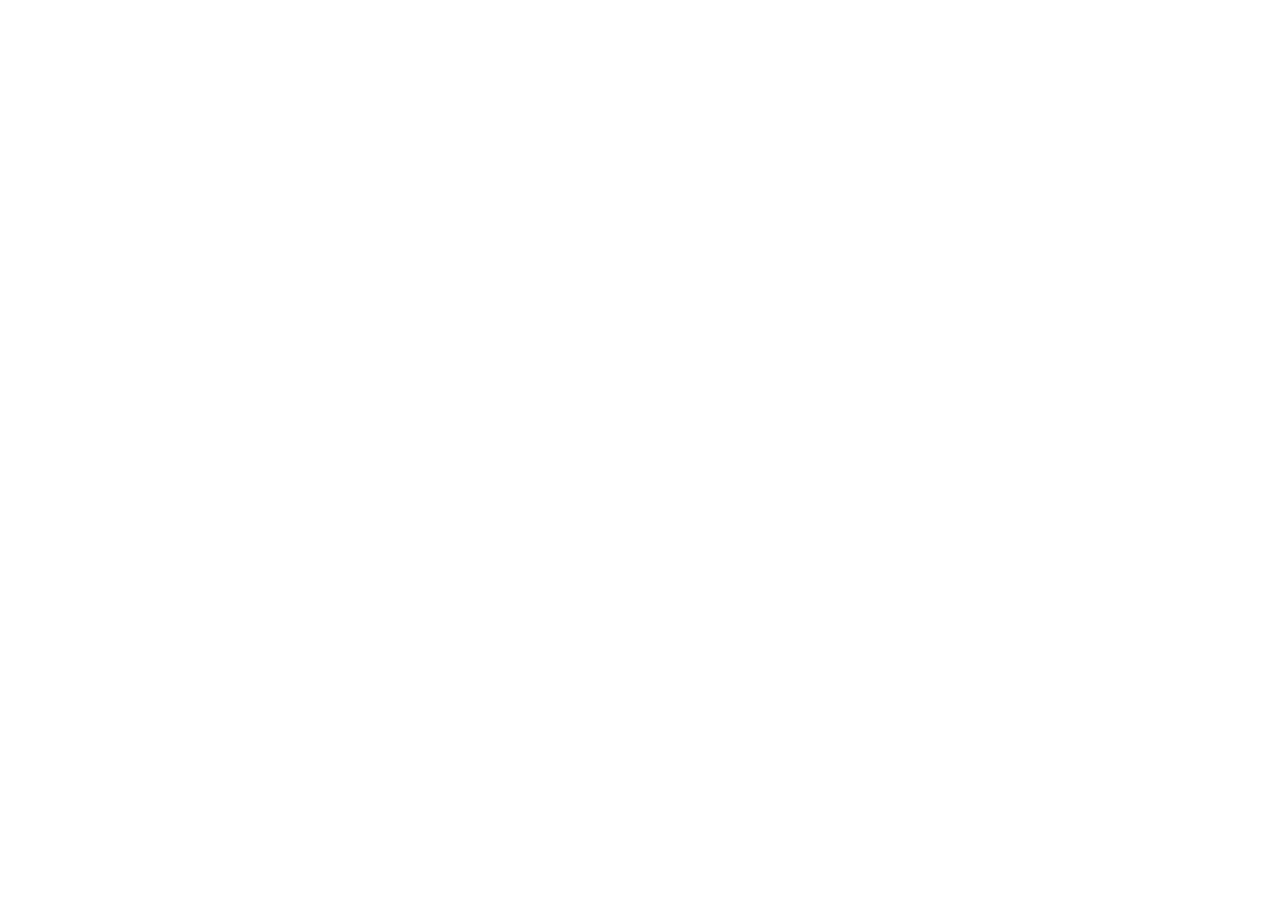
==== commit 84787279: "Rebuild site as a React app with searchable, selectable project index Split index.html into styles.c" ====
--- a/index.html
+++ b/index.html
@@ -4,489 +4,15 @@
     <meta charset="UTF-8">
     <meta name="viewport" content="width=device-width, initial-scale=1.0">
     <title>Jacqueline Radding | Electrical Engineer</title>
-    <style>
-        :root {
-            --blue: #0B3D91;
-            --blue-dark: #082C6B;
-            --blue-light: #EAF1FB;
-            --line: #C9D6EA;
-            --text: #14213D;
-            --muted: #4A5A78;
-            --white: #FFFFFF;
-            --space: 8px;
-        }
-
-        * {
-            margin: 0;
-            padding: 0;
-            box-sizing: border-box;
-            border-radius: 0;
-        }
-
-        html {
-            scroll-behavior: smooth;
-            scroll-padding-top: 72px;
-        }
-
-        body {
-            font-family: Arial, Helvetica, sans-serif;
-            background: var(--white);
-            color: var(--text);
-            line-height: 1.65;
-            font-size: 16px;
-        }
-
-        a {
-            color: var(--blue);
-            text-decoration: none;
-            border-bottom: 1px solid var(--blue);
-        }
-
-        a:hover { background: var(--blue-light); }
-
-        a:focus-visible, button:focus-visible {
-            outline: 3px solid var(--blue);
-            outline-offset: 2px;
-        }
-
-        .wrap {
-            max-width: 1040px;
-            margin: 0 auto;
-            padding: 0 24px;
-        }
-
-        /* Navigation */
-        nav {
-            position: sticky;
-            top: 0;
-            z-index: 1000;
-            background: var(--white);
-            border-bottom: 1px solid var(--line);
-        }
-
-        .nav-container {
-            display: flex;
-            justify-content: space-between;
-            align-items: center;
-            min-height: 64px;
-            flex-wrap: wrap;
-        }
-
-        .nav-logo {
-            font-weight: 700;
-            color: var(--blue);
-            letter-spacing: 0.02em;
-        }
-
-        .nav-links {
-            display: flex;
-            list-style: none;
-            gap: 4px;
-        }
-
-        .nav-links a {
-            display: block;
-            padding: 8px 16px;
-            color: var(--text);
-            font-size: 14px;
-            font-weight: 700;
-            text-transform: uppercase;
-            letter-spacing: 0.08em;
-            border: 0;
-        }
-
-        .nav-links a:hover {
-            background: var(--blue);
-            color: var(--white);
-        }
-
-        .nav-toggle {
-            display: none;
-            background: var(--white);
-            color: var(--blue);
-            border: 1px solid var(--blue);
-            padding: 8px 16px;
-            font: 700 14px Arial, Helvetica, sans-serif;
-            cursor: pointer;
-        }
-
-        /* Hero */
-        header {
-            background: var(--blue);
-            color: var(--white);
-            padding: 96px 0 88px;
-        }
-
-        header .label {
-            font-size: 14px;
-            font-weight: 700;
-            text-transform: uppercase;
-            letter-spacing: 0.16em;
-            border-top: 4px solid var(--white);
-            display: inline-block;
-            padding-top: 16px;
-            margin-bottom: 24px;
-        }
-
-        header h1 {
-            font-size: 56px;
-            line-height: 1.1;
-            font-weight: 700;
-        }
-
-        header p {
-            font-size: 20px;
-            margin-top: 16px;
-            max-width: 560px;
-            opacity: 0.9;
-        }
-
-        /* Sections */
-        section {
-            padding: 80px 0;
-            border-bottom: 1px solid var(--line);
-        }
-
-        section:nth-of-type(even) { background: var(--blue-light); }
-
-        h2 {
-            font-size: 14px;
-            font-weight: 700;
-            text-transform: uppercase;
-            letter-spacing: 0.16em;
-            color: var(--blue);
-            margin-bottom: 40px;
-            padding-bottom: 12px;
-            border-bottom: 2px solid var(--blue);
-        }
-
-        h3 {
-            font-size: 20px;
-            line-height: 1.3;
-            color: var(--blue-dark);
-            margin-bottom: 8px;
-        }
-
-        p + p { margin-top: 16px; }
-
-        /* About */
-        .about-grid {
-            display: grid;
-            grid-template-columns: 220px 1fr;
-            gap: 40px;
-            align-items: start;
-        }
-
-        .about-image {
-            width: 100%;
-            height: auto;
-            display: block;
-            border: 1px solid var(--line);
-        }
-
-        /* Cards */
-        .card {
-            background: var(--white);
-            border: 1px solid var(--line);
-            border-left: 4px solid var(--blue);
-            padding: 32px;
-            margin-bottom: 24px;
-        }
-
-        .card:last-child { margin-bottom: 0; }
-
-        .card:hover { border-color: var(--blue); }
-
-        .meta {
-            font-size: 14px;
-            color: var(--muted);
-            margin-bottom: 8px;
-        }
-
-        .links {
-            margin-top: 24px;
-            font-size: 14px;
-        }
-
-        .links a { margin-right: 24px; display: inline-block; margin-bottom: 8px; }
-
-        /* Carousel */
-        .carousel {
-            position: relative;
-            margin-top: 24px;
-            background: var(--blue-light);
-            border: 1px solid var(--line);
-            padding: 16px 56px;
-            min-height: 200px;
-            display: flex;
-            align-items: center;
-            justify-content: center;
-        }
-
-        .carousel img {
-            display: none;
-            max-width: 100%;
-            max-height: 520px;
-            height: auto;
-        }
-
-        .carousel img.active { display: block; }
-
-        .carousel button {
-            position: absolute;
-            top: 50%;
-            transform: translateY(-50%);
-            width: 40px;
-            height: 40px;
-            background: var(--blue);
-            color: var(--white);
-            border: 0;
-            font: 700 20px Arial, Helvetica, sans-serif;
-            cursor: pointer;
-        }
-
-        .carousel button:hover { background: var(--blue-dark); }
-        .carousel .prev { left: 8px; }
-        .carousel .next { right: 8px; }
-
-        .counter {
-            font-size: 14px;
-            color: var(--muted);
-            margin-top: 8px;
-        }
-
-        /* Blog */
-        iframe {
-            border: 1px solid var(--line);
-            background: var(--white);
-        }
-
-        /* Contact */
-        .contact-row {
-            display: flex;
-            gap: 16px;
-            flex-wrap: wrap;
-            margin-top: 24px;
-        }
-
-        .btn {
-            display: inline-block;
-            padding: 12px 24px;
-            background: var(--blue);
-            color: var(--white);
-            font-weight: 700;
-            border: 1px solid var(--blue);
-        }
-
-        .btn:hover { background: var(--blue-dark); }
-
-        .btn.outline {
-            background: var(--white);
-            color: var(--blue);
-        }
-
-        .btn.outline:hover { background: var(--blue-light); }
-
-        footer {
-            background: var(--blue-dark);
-            color: var(--white);
-            padding: 32px 0;
-            font-size: 14px;
-        }
-
-        /* Chatbot widget (injected by external script) */
-        #chatbot-container, #chatbot-header, #chatbot-messages,
-        #chatbot-input, #chatbot-send, #chatbot-toggle { border-radius: 0; }
-
-        @media (max-width: 768px) {
-            header { padding: 64px 0 56px; }
-            header h1 { font-size: 36px; }
-            section { padding: 56px 0; }
-            .about-grid { grid-template-columns: 1fr; }
-            .about-image { max-width: 220px; }
-            .card { padding: 24px 16px; }
-            .carousel { padding: 16px 48px; }
-
-            .nav-toggle { display: block; }
-            .nav-links {
-                display: none;
-                flex-direction: column;
-                width: 100%;
-                padding-bottom: 16px;
-            }
-            .nav-links.active { display: flex; }
-        }
-    </style>
+    <link rel="stylesheet" href="styles.css">
 </head>
 <body>
-    <nav>
-        <div class="wrap nav-container">
-            <div class="nav-logo">JACQUELINE RADDING</div>
-            <button class="nav-toggle" id="nav-toggle" aria-expanded="false" aria-controls="nav-links">Menu</button>
-            <ul class="nav-links" id="nav-links">
-                <li><a href="#about">About</a></li>
-                <li><a href="#experience">Experience</a></li>
-                <li><a href="#projects">Projects</a></li>
-                <li><a href="#blog">Blog</a></li>
-                <li><a href="#contact">Contact</a></li>
-            </ul>
-        </div>
-    </nav>
+    <div id="root"></div>
+    <noscript>This site needs JavaScript to show my projects. Email: jgraddin@calpoly.edu</noscript>
 
-    <header>
-        <div class="wrap">
-            <div class="label">Portfolio</div>
-            <h1>Jacqueline Radding</h1>
-            <p>Electrical Engineer. PCB design, digital communications, and IoT.</p>
-        </div>
-    </header>
-
-    <section id="about">
-        <div class="wrap">
-            <h2>About</h2>
-            <div class="about-grid">
-                <img src="/images/aboutmep.jpg" alt="Jacqueline Radding" class="about-image">
-                <p>Hello! I'm Jacqueline Radding, a dedicated electrical engineer. I graduated from Cal Poly San Luis Obispo with a master's in electrical engineering in 2025. At Cal Poly, I served as the President of Cal Poly IEEE and worked as a Resident Advisor, mentoring fellow students. I specialize in PCB design and digital communications. My passion lies in developing IoT (internet of things) technologies and advancing research in communication systems.</p>
-            </div>
-        </div>
-    </section>
-
-    <section id="experience">
-        <div class="wrap">
-            <h2>Experience &amp; Publications</h2>
-
-            <div class="card">
-                <div class="meta">2024</div>
-                <h3>Texas Instruments Internship: Automated Voltage Spike Checker</h3>
-                <p>Designed and automated PCB tests, reducing manual labor by 50% and improving program efficiency.</p>
-            </div>
-
-            <div class="card">
-                <div class="meta">2024</div>
-                <h3>Development of a Laboratory Course in Industrial Power and Control</h3>
-                <p><strong>Publication:</strong> ASEE PSW Conference 2024, Las Vegas, NV.</p>
-                <p>This paper discusses the design and implementation of an industrial power and control PLC lab for Electrical Engineers.</p>
-            </div>
-
-            <div class="card">
-                <div class="meta">2024 / 2025</div>
-                <h3>Master Thesis: Connected Autonomous Vehicles</h3>
-                <p>Using machine learning to optimize V2V digital communication systems.</p>
-            </div>
-
-            <div class="card">
-                <div class="meta">2023</div>
-                <h3>Hewlett Packard Enterprise: FCC Compliance Simulation</h3>
-                <p>Simulated radiated emissions and implemented solutions to achieve FCC compliance in hybrid cloud products.</p>
-            </div>
-        </div>
-    </section>
-
-    <section id="projects">
-        <div class="wrap">
-            <h2>Projects</h2>
-
-            <div class="card">
-                <h3>Transmitting Images Over SDRs With GNU Radio and Simulink</h3>
-                <p>Used Raspberry Pi SDRs to compare different modulation schemes (BPSK, QPSK, 16QAM) to find the maximum distance they could send an image to another SDR using GNU Radio and Simulink.</p>
-                <p>The first image shows an image sent over air to another SDR using BPSK. The second shows the same using 16QAM, which does not perform well because of its smaller decision boundaries. The third and fourth images are the code flow diagrams of the receiver and transmitter.</p>
-                <div class="carousel">
-                    <button class="prev" aria-label="Previous image">&#8249;</button>
-                    <img src="/images/gnuproj/BPSK_SNR12.JPG" class="active" alt="BPSK image transmission result">
-                    <img src="/images/gnuproj/64QAM_SNR16.JPG" alt="16QAM image transmission result">
-                    <img src="/images/gnuproj/recieve_flow.JPG" alt="Receiver flow diagram">
-                    <img src="/images/gnuproj/transmit_flow.JPG" alt="Transmitter flow diagram">
-                    <button class="next" aria-label="Next image">&#8250;</button>
-                </div>
-                <div class="links">
-                    <a href="/pdfs/EE 504 Software Defined Radio Lab Notebook (9).pdf" target="_blank" rel="noopener">Lab Notebook (PDF)</a>
-                    <a href="/pdfs/EE 504 Software Defined Radio Final Project (1).pdf" target="_blank" rel="noopener">SDR Modulation Final Report (PDF)</a>
-                </div>
-            </div>
-
-            <div class="card">
-                <h3>10 MHz Low Pass Filter Simulation</h3>
-                <p>A 10 MHz low pass filter built in Keysight ADS. The filter was ordered on OSH Park PCB and had its S-parameter magnitude and phase tested on a VNA. Impedance was also tested. Use the arrows to navigate through the simulation and results images.</p>
-                <div class="carousel">
-                    <button class="prev" aria-label="Previous image">&#8249;</button>
-                    <img src="/images/keysight1.PNG" class="active" alt="Filter layout">
-                    <img src="/images/copper.png" alt="Copper layer">
-                    <img src="/images/keysight2.PNG" alt="Schematic design">
-                    <img src="/images/keysight3.PNG" alt="PCB">
-                    <img src="/images/keysight4.PNG" alt="S-parameter magnitude of ordered PCB">
-                    <img src="/images/keysight5.PNG" alt="S-parameter phase">
-                    <img src="/images/keysight6.PNG" alt="Impedance Smith chart">
-                    <button class="next" aria-label="Next image">&#8250;</button>
-                </div>
-                <div class="links">
-                    <a href="/pdfs/EE425_LPF_DATA.pdf" target="_blank" rel="noopener">Full Project Details (PDF)</a>
-                </div>
-            </div>
-
-            <div class="card">
-                <h3>Simulink Costas Loop BPSK</h3>
-                <p>A receiver was designed to synchronize and demodulate 10 kbps data modulated using BPSK with a nominal 200 kHz carrier. The transmitter consistently begins with a pilot signal consisting of ten consecutive '1' bits, followed by the data stream.</p>
-                <p>The first image shows a test harness with configurable parameters, allowing adjustments to phase, frequency, and angle drift. The second illustrates a Costas loop, implemented to correct frequency bias and phase offset. The Costas loop locks onto the signal's center frequency, downconverting it to baseband by generating a local, in-phase replica of the carrier, multiplying it with the received signal, and then filtering the result through a low-pass filter.</p>
-                <p>The third image depicts a voltage-controlled oscillator (VCO) that generates a local carrier signal aligned with the phase of the received signal. The fourth shows a sample-and-hold system designed to detect the pilot signal, triggering the receiver to process the incoming data once the pilot is successfully identified.</p>
-                <div class="carousel">
-                    <button class="prev" aria-label="Previous image">&#8249;</button>
-                    <img src="/images/Testharness.PNG" class="active" alt="Test harness">
-                    <img src="/images/lecostasloop/lecostas.PNG" alt="Costas loop">
-                    <img src="/images/VCO.PNG" alt="Voltage controlled oscillator">
-                    <img src="/images/lecostasloop/sampleandhold system.PNG" alt="Sample and hold system">
-                    <button class="next" aria-label="Next image">&#8250;</button>
-                </div>
-            </div>
-        </div>
-    </section>
-
-    <!-- for linkedin posts: https://iframely.com/try and https://www.sociablekit.com/app/users/widgets/explore_widgets -->
-    <section id="blog">
-        <div class="wrap">
-            <h2>Blog</h2>
-            <p style="margin-bottom: 24px;">Check out my latest posts and updates:</p>
-            <iframe src="https://widgets.sociablekit.com/linkedin-profile-posts/iframe/25577547" frameborder="0" width="100%" height="1000" title="LinkedIn posts"></iframe>
-        </div>
-    </section>
-
-    <section id="contact">
-        <div class="wrap">
-            <h2>Contact</h2>
-            <p>Feel free to reach out for collaborations, questions, or networking.</p>
-            <div class="contact-row">
-                <a class="btn" href="mailto:jgraddin@calpoly.edu">jgraddin@calpoly.edu</a>
-                <a class="btn outline" href="https://portfolium.com/JacquelineRadd" target="_blank" rel="noopener">Portfolium</a>
-                <a class="btn outline" href="/resume_radding_2023.pdf" target="_blank" rel="noopener">Resume (PDF)</a>
-            </div>
-        </div>
-    </section>
-
-    <footer>
-        <div class="wrap">&copy; 2025 Jacqueline Radding</div>
-    </footer>
-
-    <script>
-        document.querySelectorAll('.carousel').forEach((carousel) => {
-            const images = carousel.querySelectorAll('img');
-            let index = 0;
-
-            function show(i) {
-                index = (i + images.length) % images.length;
-                images.forEach((img, n) => img.classList.toggle('active', n === index));
-            }
-
-            carousel.querySelector('.prev').addEventListener('click', () => show(index - 1));
-            carousel.querySelector('.next').addEventListener('click', () => show(index + 1));
-        });
-
-        const toggle = document.getElementById('nav-toggle');
-        const links = document.getElementById('nav-links');
-        toggle.addEventListener('click', () => {
-            const open = links.classList.toggle('active');
-            toggle.setAttribute('aria-expanded', open);
-        });
-        links.addEventListener('click', () => links.classList.remove('active'));
-    </script>
+    <script src="https://cdnjs.cloudflare.com/ajax/libs/react/18.3.1/umd/react.production.min.js" crossorigin="anonymous"></script>
+    <script src="https://cdnjs.cloudflare.com/ajax/libs/react-dom/18.3.1/umd/react-dom.production.min.js" crossorigin="anonymous"></script>
+    <script src="app.js"></script>
 
     <script type="text/javascript">
         (function () {
--- a/styles.css
+++ b/styles.css
@@ -0,0 +1,215 @@
+:root {
+    --blue: #0B3D91;
+    --blue-dark: #061F4D;
+    --blue-bright: #2F6BFF;
+    --blue-light: #EAF1FB;
+    --line: #C9D6EA;
+    --text: #14213D;
+    --muted: #4A5A78;
+    --white: #FFFFFF;
+}
+
+* { margin: 0; padding: 0; box-sizing: border-box; border-radius: 0; }
+
+html { scroll-behavior: smooth; scroll-padding-top: 72px; }
+
+body {
+    font-family: Arial, Helvetica, sans-serif;
+    background: var(--white);
+    color: var(--text);
+    line-height: 1.65;
+    font-size: 16px;
+}
+
+button, input { font-family: Arial, Helvetica, sans-serif; font-size: inherit; color: inherit; }
+button { cursor: pointer; }
+
+a { color: var(--blue); text-decoration: none; }
+
+:focus-visible { outline: 3px solid var(--blue-bright); outline-offset: 2px; }
+
+.wrap { max-width: 1160px; margin: 0 auto; padding: 0 24px; }
+
+.sr {
+    position: absolute; width: 1px; height: 1px; overflow: hidden;
+    clip: rect(0 0 0 0); white-space: nowrap;
+}
+
+/* Nav */
+.nav { position: sticky; top: 0; z-index: 50; background: var(--white); border-bottom: 1px solid var(--line); }
+.nav-row { display: flex; align-items: center; justify-content: space-between; min-height: 60px; flex-wrap: wrap; }
+.logo { font-weight: 700; letter-spacing: 0.04em; color: var(--blue); }
+.logo span { font-weight: 400; color: var(--muted); }
+.nav-links { display: flex; list-style: none; }
+.nav-links a {
+    display: block; padding: 20px 18px; color: var(--text);
+    font-size: 13px; font-weight: 700; text-transform: uppercase; letter-spacing: 0.1em;
+    position: relative;
+}
+.nav-links a::after {
+    content: ""; position: absolute; left: 18px; right: 18px; bottom: 0; height: 4px;
+    background: var(--blue-bright); transform: scaleX(0); transform-origin: left; transition: transform 0.25s;
+}
+.nav-links a:hover::after { transform: scaleX(1); }
+.nav-toggle { display: none; background: var(--white); border: 1px solid var(--blue); color: var(--blue); padding: 8px 16px; font-weight: 700; }
+
+/* Hero */
+.hero { background: var(--blue); color: var(--white); position: relative; overflow: hidden; }
+.hero-inner { padding-top: 96px; padding-bottom: 40px; position: relative; z-index: 1; }
+.eyebrow {
+    display: inline-block; font-size: 13px; font-weight: 700; text-transform: uppercase; letter-spacing: 0.16em;
+    border-top: 4px solid var(--white); padding-top: 14px; margin-bottom: 28px;
+}
+.hero h1 { font-size: clamp(52px, 11vw, 132px); line-height: 0.95; letter-spacing: -0.03em; font-weight: 700; }
+.lede { font-size: 20px; max-width: 520px; margin-top: 28px; opacity: 0.92; }
+.hero-actions { display: flex; gap: 12px; flex-wrap: wrap; margin-top: 36px; }
+.wave { display: block; width: 100%; height: 160px; position: relative; }
+
+.btn {
+    display: inline-block; padding: 14px 26px; font-weight: 700; font-size: 15px;
+    background: var(--white); color: var(--blue); border: 2px solid var(--white);
+    transition: background 0.2s, color 0.2s, transform 0.2s;
+}
+.btn:hover { background: var(--blue-bright); color: var(--white); border-color: var(--blue-bright); transform: translateY(-2px); }
+.btn.ghost { background: transparent; color: var(--white); }
+.btn.ghost:hover { background: var(--white); color: var(--blue); border-color: var(--white); }
+.btn.small { padding: 8px 16px; font-size: 14px; background: var(--blue); color: var(--white); border-color: var(--blue); }
+
+/* Sections */
+.section { padding: 96px 0; }
+.section.alt { background: var(--blue-light); }
+.section-title {
+    font-size: 13px; text-transform: uppercase; letter-spacing: 0.18em; color: var(--blue);
+    border-bottom: 2px solid var(--blue); margin-bottom: 48px; padding-bottom: 12px;
+}
+.section-title span::before { content: ""; display: inline-block; width: 12px; height: 12px; background: var(--blue-bright); margin-right: 12px; }
+.lead { color: var(--muted); max-width: 620px; margin-bottom: 24px; }
+
+/* About */
+.about { display: grid; grid-template-columns: 260px minmax(0, 1fr); gap: 56px; align-items: start; }
+.about-img { width: 100%; display: block; box-shadow: 14px 14px 0 var(--blue-bright); }
+.about p + p { margin-top: 16px; }
+.about .big { font-size: 28px; line-height: 1.3; color: var(--blue-dark); font-weight: 700; }
+.facts { list-style: none; display: flex; flex-wrap: wrap; gap: 8px; margin-top: 28px; }
+.facts li { border: 1px solid var(--blue); color: var(--blue); padding: 6px 14px; font-size: 14px; font-weight: 700; }
+
+/* Work */
+.work { display: grid; grid-template-columns: 380px minmax(0, 1fr); gap: 32px; align-items: start; }
+.index { position: sticky; top: 76px; max-height: calc(100vh - 96px); display: flex; flex-direction: column; min-height: 0; }
+
+.search { position: relative; }
+.search input {
+    width: 100%; padding: 14px 44px 14px 16px; border: 2px solid var(--blue); background: var(--white);
+}
+.search input::placeholder { color: var(--muted); }
+.search kbd {
+    position: absolute; right: 12px; top: 50%; transform: translateY(-50%);
+    border: 1px solid var(--line); padding: 0 8px; font: 700 13px Arial, Helvetica, sans-serif; color: var(--muted);
+}
+.chips { display: flex; flex-wrap: wrap; gap: 6px; margin-top: 12px; }
+.chip { background: var(--white); border: 1px solid var(--blue); color: var(--blue); padding: 6px 12px; font-size: 13px; font-weight: 700; transition: background 0.15s, color 0.15s; }
+.chip:hover { background: var(--blue-light); }
+.chip.on { background: var(--blue); color: var(--white); }
+.status { font-size: 13px; color: var(--muted); margin: 16px 0 8px; text-transform: uppercase; letter-spacing: 0.08em; }
+
+.list { list-style: none; overflow-y: auto; border-top: 1px solid var(--blue); min-height: 0; background: var(--white); }
+.row {
+    width: 100%; display: grid; grid-template-columns: 36px minmax(0, 1fr) 20px; gap: 12px; text-align: left;
+    padding: 16px 14px; background: var(--white); border: 0; border-bottom: 1px solid var(--line);
+    position: relative; transition: background 0.2s, color 0.2s, padding 0.2s;
+}
+.row::before { content: ""; position: absolute; left: 0; top: 0; bottom: 0; width: 0; background: var(--blue-bright); transition: width 0.2s; }
+.row:hover { background: var(--blue-light); padding-left: 20px; }
+.row:hover::before { width: 6px; }
+.row.on { background: var(--blue); color: var(--white); padding-left: 20px; }
+.row.on::before { width: 6px; background: var(--white); }
+.idx { font-size: 13px; font-weight: 700; color: var(--blue-bright); padding-top: 2px; }
+.row.on .idx { color: var(--white); opacity: 0.75; }
+.txt { display: block; min-width: 0; }
+.txt strong { display: block; font-size: 16px; line-height: 1.3; }
+.txt small { display: block; font-size: 12px; text-transform: uppercase; letter-spacing: 0.08em; opacity: 0.7; margin-top: 2px; }
+.sum { display: block; font-size: 14px; line-height: 1.45; margin-top: 8px; opacity: 0.85; }
+.go { opacity: 0; transition: opacity 0.2s, transform 0.2s; transform: translateX(-6px); }
+.row:hover .go, .row.on .go { opacity: 1; transform: none; }
+.none { padding: 24px 0; }
+.none p { margin-bottom: 12px; }
+
+/* Detail */
+.pane { min-width: 0; scroll-margin-top: 76px; }
+.detail { background: var(--white); border: 1px solid var(--line); animation: rise 0.35s ease both; }
+.detail.empty { padding: 48px; color: var(--muted); }
+@keyframes rise { from { opacity: 0; transform: translateY(10px); } to { opacity: 1; transform: none; } }
+.detail-head { padding: 32px 32px 24px; border-bottom: 1px solid var(--line); }
+.kicker { font-size: 13px; text-transform: uppercase; letter-spacing: 0.14em; color: var(--blue-bright); font-weight: 700; margin-bottom: 8px; }
+.detail-head h3 { font-size: clamp(24px, 3vw, 34px); line-height: 1.2; color: var(--blue-dark); }
+.detail-body { padding: 28px 32px 36px; max-width: 760px; }
+.detail-body p + p { margin-top: 16px; }
+
+.plate {
+    background: var(--blue); color: var(--white); min-height: 240px; padding: 28px 32px;
+    display: flex; flex-direction: column; justify-content: space-between;
+    background-image: linear-gradient(rgba(255,255,255,0.08) 1px, transparent 1px), linear-gradient(90deg, rgba(255,255,255,0.08) 1px, transparent 1px);
+    background-size: 32px 32px;
+}
+.plate span { font-size: 13px; font-weight: 700; letter-spacing: 0.16em; text-transform: uppercase; }
+.plate b { font-size: clamp(28px, 4vw, 48px); line-height: 1.1; max-width: 520px; }
+
+.gallery { background: var(--blue-light); border-bottom: 1px solid var(--line); }
+.stage { position: relative; min-height: 260px; max-height: 560px; display: flex; align-items: center; justify-content: center; padding: 20px 64px; background: var(--white); }
+.stage-img { max-width: 100%; max-height: 520px; height: auto; display: block; animation: fade 0.3s ease both; }
+@keyframes fade { from { opacity: 0; } to { opacity: 1; } }
+.arrow {
+    position: absolute; top: 50%; transform: translateY(-50%); width: 44px; height: 44px; border: 0;
+    background: var(--blue); color: var(--white); font-size: 26px; line-height: 1; transition: background 0.2s;
+}
+.arrow:hover { background: var(--blue-bright); }
+.prev { left: 10px; }
+.next { right: 10px; }
+.caption { display: flex; justify-content: space-between; gap: 16px; padding: 10px 20px; font-size: 13px; color: var(--muted); border-top: 1px solid var(--line); }
+.count { font-weight: 700; color: var(--blue); white-space: nowrap; font-variant-numeric: tabular-nums; }
+.thumbs { display: flex; gap: 6px; padding: 0 20px 16px; overflow-x: auto; }
+.thumb { flex: 0 0 auto; width: 84px; height: 56px; border: 2px solid var(--line); background: var(--white); padding: 0; opacity: 0.7; transition: opacity 0.2s, border-color 0.2s; }
+.thumb img { width: 100%; height: 100%; object-fit: cover; display: block; }
+.thumb:hover { opacity: 1; }
+.thumb.on { border-color: var(--blue); opacity: 1; }
+
+.tags { list-style: none; display: flex; flex-wrap: wrap; gap: 6px; margin-top: 24px; }
+.tags button { background: var(--blue-light); border: 1px solid var(--blue-light); color: var(--blue); padding: 4px 12px; font-size: 13px; font-weight: 700; }
+.tags button:hover { background: var(--blue); color: var(--white); border-color: var(--blue); }
+.links { display: flex; flex-wrap: wrap; gap: 24px; margin-top: 24px; }
+.links a { font-weight: 700; border-bottom: 2px solid var(--blue-bright); }
+.links a:hover { background: var(--blue-light); }
+.hint { margin-top: 12px; font-size: 13px; color: var(--muted); }
+
+/* Blog and contact */
+iframe { border: 1px solid var(--line); background: var(--white); display: block; max-width: 100%; }
+.contact { background: var(--blue-dark); color: var(--white); }
+.contact .section-title { color: var(--white); border-color: var(--white); }
+.contact .lead { color: rgba(255,255,255,0.8); margin-top: 12px; }
+.huge { font-size: clamp(36px, 7vw, 84px); line-height: 1.05; letter-spacing: -0.02em; font-weight: 700; }
+.foot { background: var(--blue-dark); color: rgba(255,255,255,0.7); border-top: 1px solid rgba(255,255,255,0.15); padding: 24px 0; font-size: 14px; }
+
+@media (max-width: 900px) {
+    .work { grid-template-columns: minmax(0, 1fr); }
+    .index { position: static; max-height: none; }
+    .list { max-height: 420px; }
+    .about { grid-template-columns: minmax(0, 1fr); gap: 32px; }
+    .about-img { max-width: 220px; }
+}
+
+@media (max-width: 720px) {
+    .section { padding: 64px 0; }
+    .hero-inner { padding-top: 64px; }
+    .wave { height: 110px; }
+    .nav-toggle { display: block; }
+    .nav-links { display: none; flex-direction: column; width: 100%; padding-bottom: 12px; }
+    .nav-links.open { display: flex; }
+    .nav-links a { padding: 12px 0; }
+    .nav-links a::after { display: none; }
+    .stage { padding: 16px 52px; }
+    .detail-head, .detail-body { padding-left: 20px; padding-right: 20px; }
+}
+
+@media (prefers-reduced-motion: reduce) {
+    * { animation: none !important; transition: none !important; scroll-behavior: auto !important; }
+}
